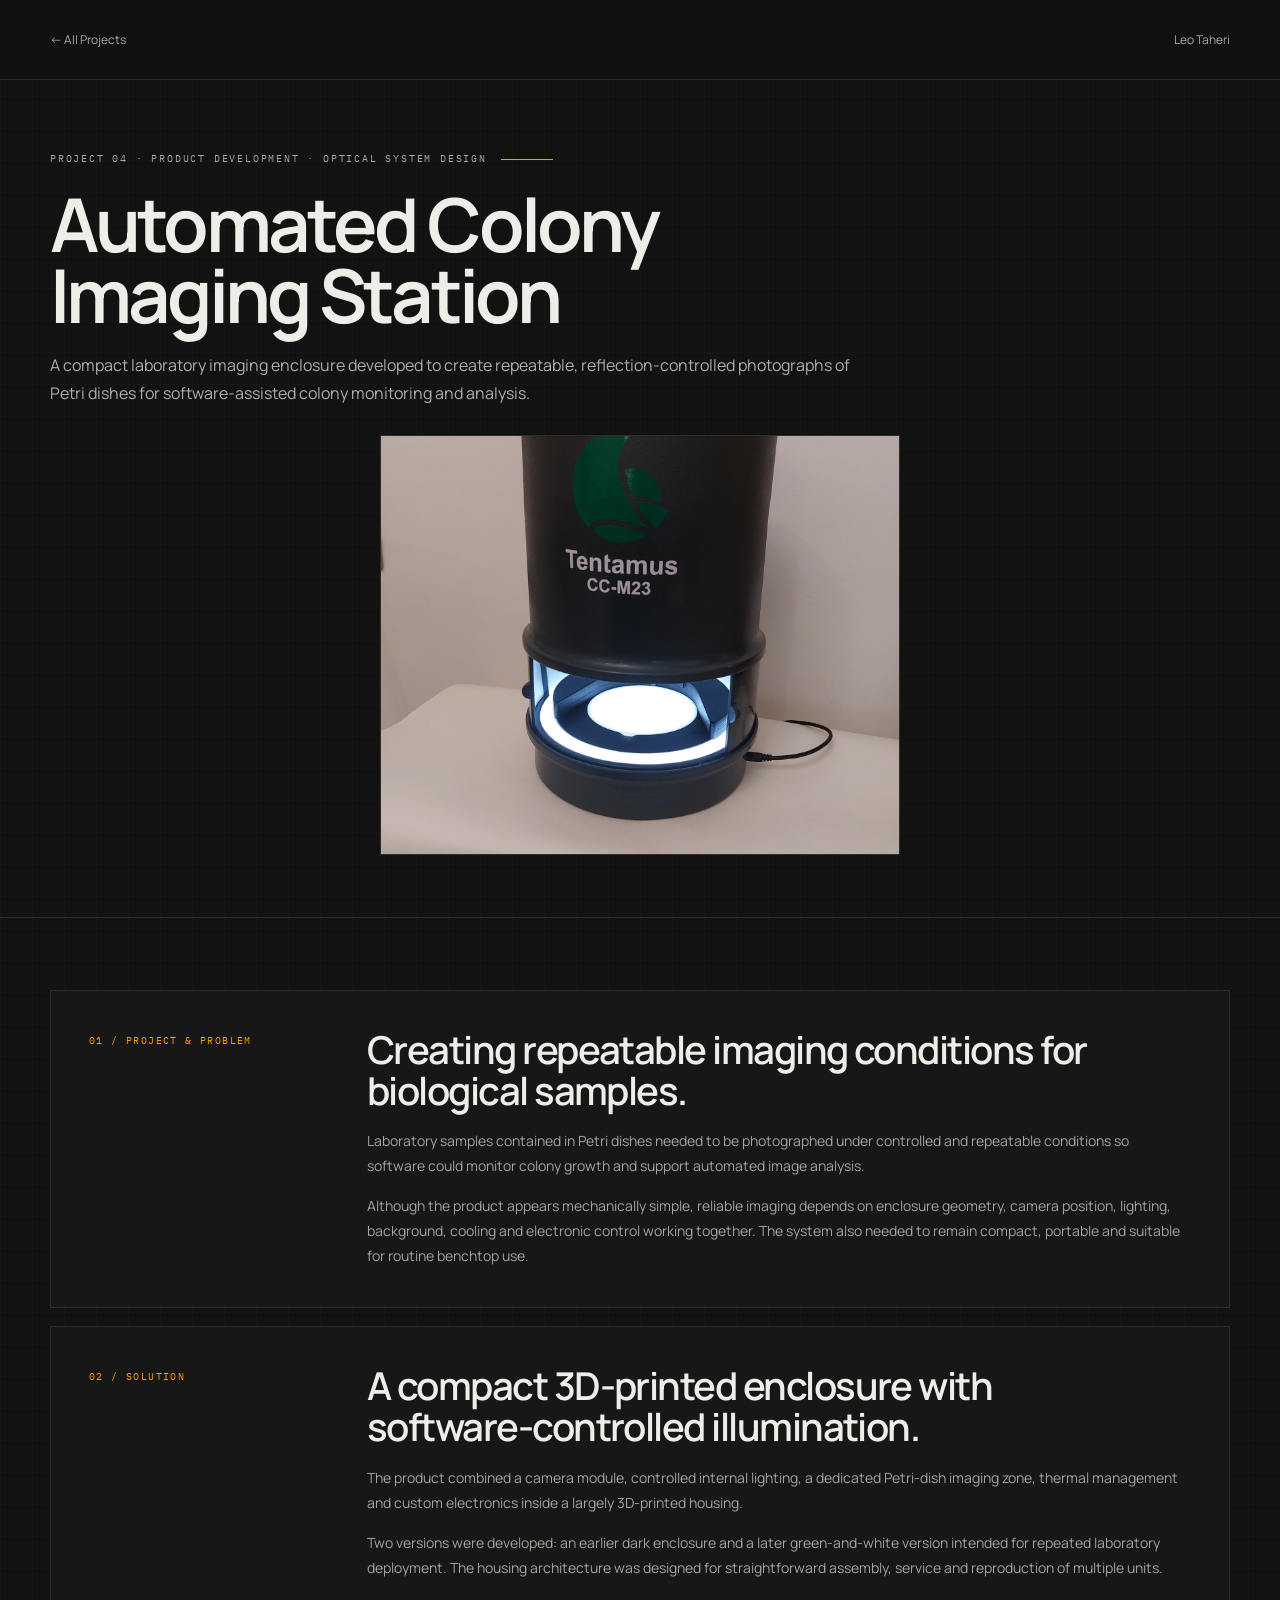
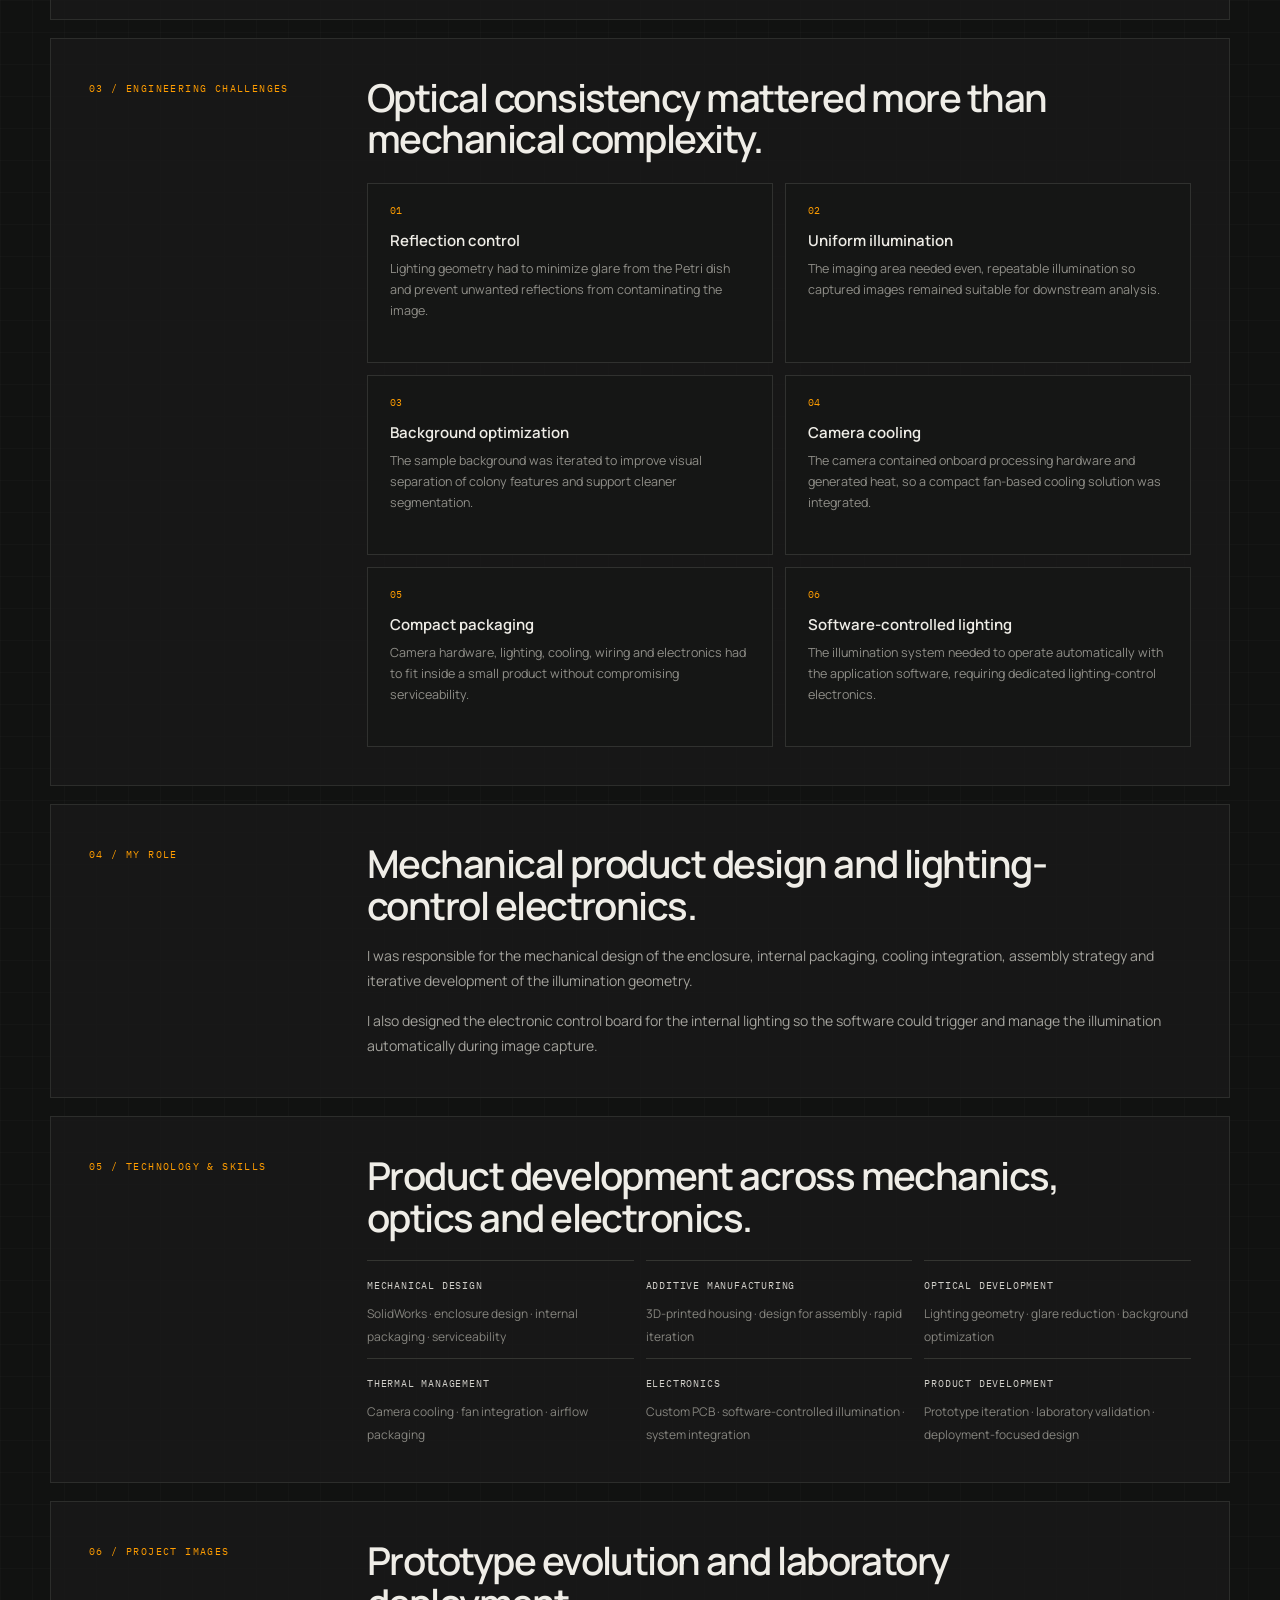
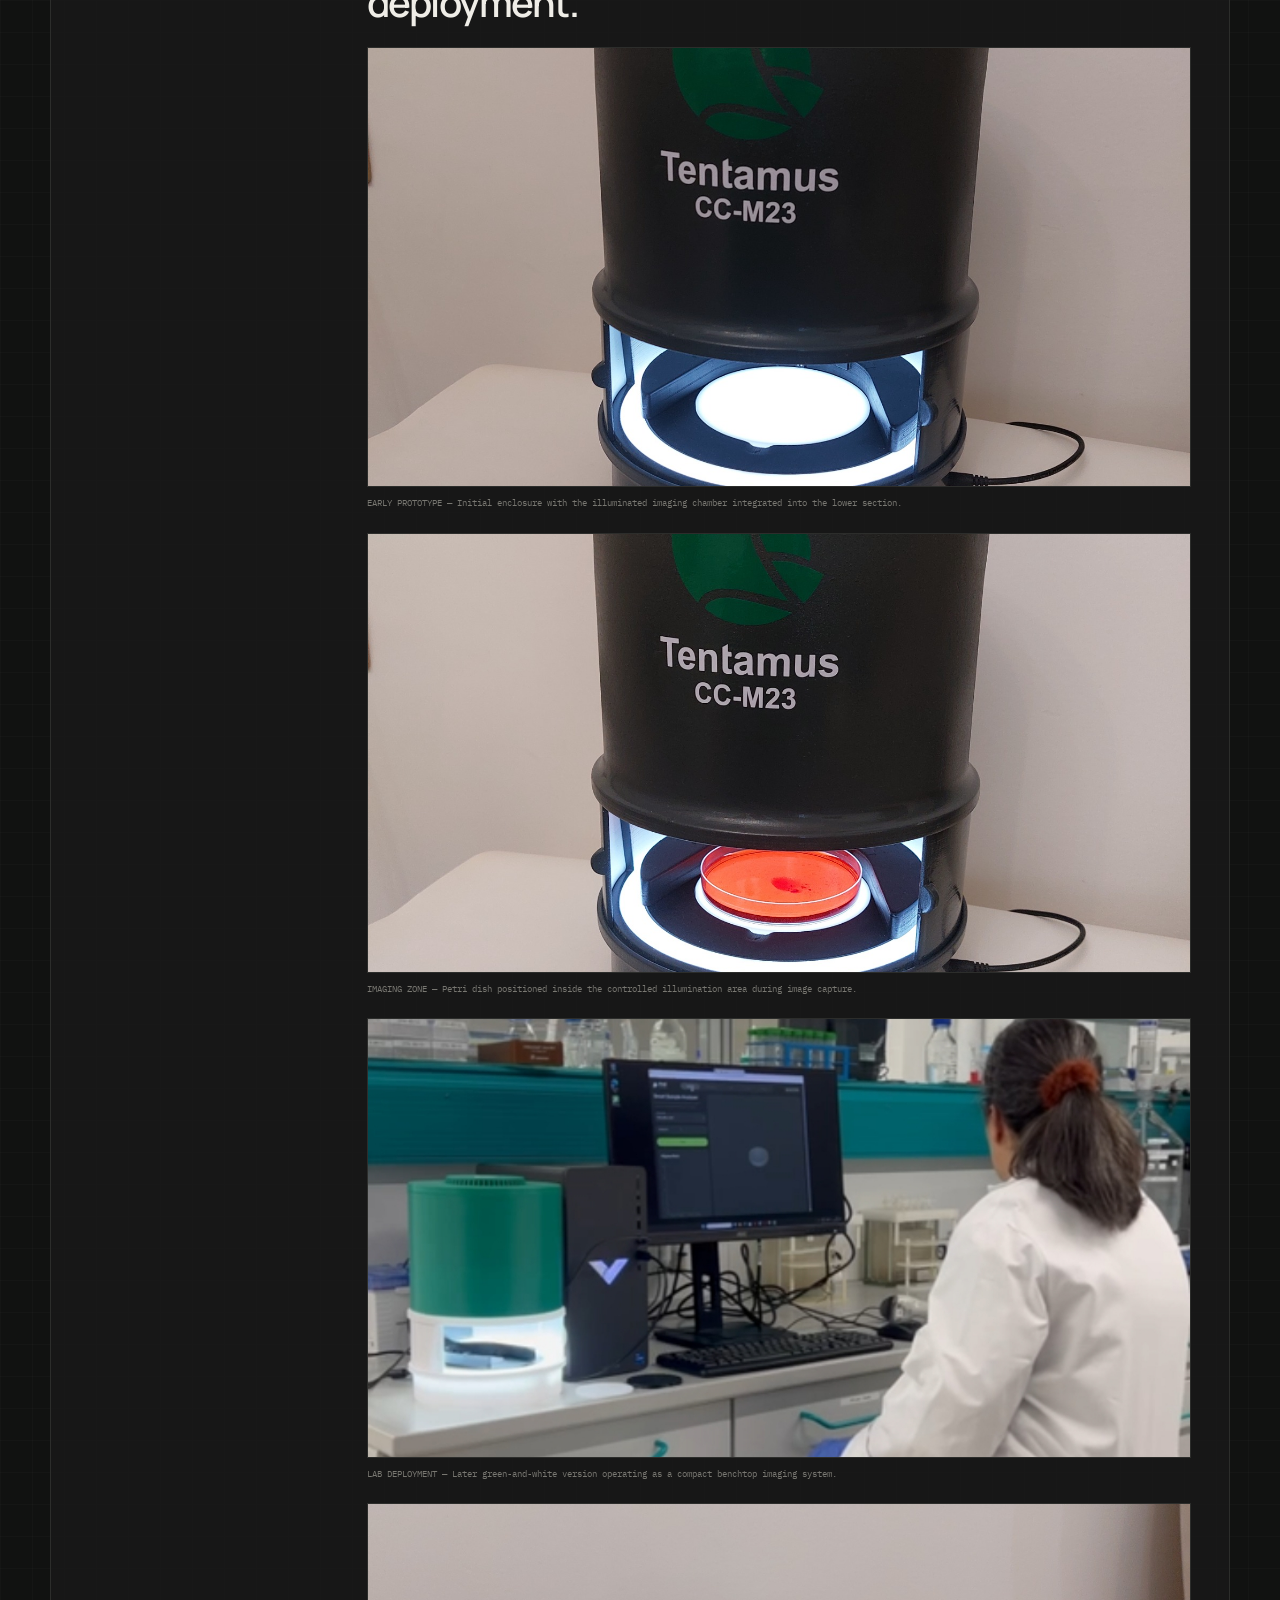
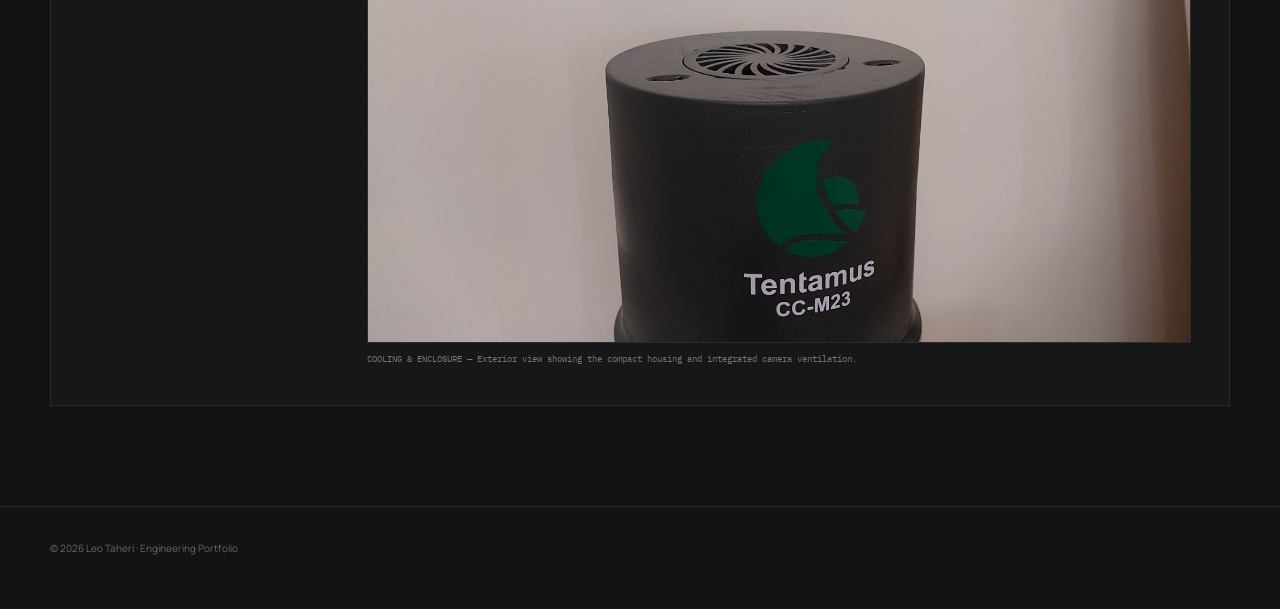
==== colony-imaging-station.html @ c5451f53 "Add files via upload" ====
<!doctype html>
<html lang="en">
<head>
  <meta charset="utf-8">
  <meta name="viewport" content="width=device-width, initial-scale=1">
  <meta name="description" content="Automated Colony Imaging Station engineering case study by Leo Taheri.">
  <title>Automated Colony Imaging Station — Leo Taheri</title>
  <link rel="preconnect" href="https://fonts.googleapis.com">
  <link rel="preconnect" href="https://fonts.gstatic.com" crossorigin>
  <link href="https://fonts.googleapis.com/css2?family=IBM+Plex+Mono:wght@400;500;600&family=Manrope:wght@400;500;600;700&display=swap" rel="stylesheet">
  <style>

    :root{
      --bg:#111211;--panel:#171817;--panel2:#1a1b1a;--line:#2c2d2b;
      --text:#efede7;--muted:#9b9a94;--dim:#74736e;--accent:#ff9d00;--max:1180px;
    }
    *{box-sizing:border-box}
    html{scroll-behavior:smooth}
    body{
      margin:0;color:var(--text);font-family:"Manrope",system-ui,sans-serif;
      background:
        linear-gradient(rgba(255,255,255,.016) 1px,transparent 1px),
        linear-gradient(90deg,rgba(255,255,255,.016) 1px,transparent 1px),
        var(--bg);
      background-size:32px 32px;
    }
    a{color:inherit}
    .wrap{width:min(var(--max),calc(100% - 64px));margin:auto}
    header{
      height:80px;border-bottom:1px solid var(--line);display:flex;align-items:center;
      position:sticky;top:0;z-index:15;background:rgba(17,18,17,.9);backdrop-filter:blur(16px);
    }
    header .wrap{display:flex;align-items:center;justify-content:space-between}
    .back,.name{font-size:12px;text-decoration:none;color:#aaa9a3}
    .back:hover,.name:hover{color:var(--accent)}

    .hero{padding:72px 0 62px;border-bottom:1px solid var(--line)}
    .eyebrow{
      display:flex;align-items:center;gap:14px;color:#aaa9a3;
      font:10px/1.4 "IBM Plex Mono",monospace;letter-spacing:.18em;margin-bottom:22px;
    }
    .eyebrow:after{content:"";width:52px;height:1px;background:var(--accent)}
    h1{
      max-width:780px;margin:0 0 20px;font-size:clamp(46px,5.8vw,78px);
      letter-spacing:-.052em;line-height:.96;font-weight:650;
    }
    .lede{max-width:800px;margin:0;color:#afaea8;font-size:16px;line-height:1.75}
    .hero-image{
      margin-top:42px;width:min(850px,100%);height:460px;overflow:hidden;
      border:1px solid var(--line);background:#171817;
    }
    .hero-image img{width:100%;height:100%;object-fit:cover;object-position:center;display:block}

    .case{padding:72px 0 100px}
    .blocks{display:grid;gap:18px}
    .block{
      display:grid;grid-template-columns:230px minmax(0,1fr);gap:48px;
      padding:38px;border:1px solid var(--line);background:rgba(24,25,24,.88);
    }
    .block-label{
      color:var(--accent);font:10px/1.5 "IBM Plex Mono",monospace;
      letter-spacing:.14em;padding-top:4px;
    }
    .block h2{
      margin:0 0 18px;font-size:clamp(27px,3vw,39px);line-height:1.08;
      letter-spacing:-.04em;font-weight:600;max-width:780px;
    }
    .block p{margin:0 0 15px;color:#a4a39d;font-size:14px;line-height:1.78;max-width:820px}
    .block p:last-child{margin-bottom:0}

    .challenge-grid{display:grid;grid-template-columns:1fr 1fr;gap:12px;margin-top:24px}
    .challenge{
      border:1px solid #30312f;background:#151615;padding:22px;min-height:180px;
    }
    .challenge .n{font:10px/1 "IBM Plex Mono",monospace;color:var(--accent);margin-bottom:14px}
    .challenge h3{font-size:15px;margin:0 0 8px;font-weight:600}
    .challenge p{font-size:12.5px;line-height:1.65;color:#8f8e88;margin:0}

    .tech-grid{display:grid;grid-template-columns:repeat(3,1fr);gap:12px;margin-top:22px}
    .tech{
      border-top:1px solid #343531;padding:18px 0 0;
    }
    .tech strong{
      display:block;font:10px/1.4 "IBM Plex Mono",monospace;
      color:#d0cec8;letter-spacing:.08em;margin-bottom:8px;
    }
    .tech span{color:#86857f;font-size:12px;line-height:1.55}

    .gallery{
      display:grid;grid-template-columns:1.1fr .9fr;gap:18px;margin-top:24px;
    }
    .gallery figure{margin:0}
    .gallery figure:first-child{grid-row:span 2}
    .gallery img{
      width:100%;display:block;border:1px solid var(--line);background:#151615;
      object-fit:cover;
    }
    .gallery figure:first-child img{height:520px}
    .gallery figure:nth-child(2) img,.gallery figure:nth-child(3) img{height:250px}
    figcaption{
      padding-top:8px;color:#72716c;font:9px/1.6 "IBM Plex Mono",monospace;
    }

    .footer{border-top:1px solid var(--line);padding:34px 0 54px;color:#6b6a65;font-size:10px}

    @media(max-width:900px){
      .wrap{width:min(var(--max),calc(100% - 36px))}
      .block{grid-template-columns:1fr;gap:18px;padding:28px}
      .challenge-grid,.tech-grid{grid-template-columns:1fr}
      .gallery{grid-template-columns:1fr}
      .gallery figure:first-child{grid-row:auto}
      .gallery figure:first-child img,.gallery figure:nth-child(2) img,.gallery figure:nth-child(3) img{height:auto;max-height:500px}
      .hero-image{height:380px}
    }
    @media(max-width:560px){
      .hero{padding-top:58px}.hero-image{height:300px}
      .block{padding:23px}.case{padding-top:54px}
    }
  
    /* Expanded project media gallery */
    .gallery{
      display:grid;
      grid-template-columns:repeat(12,minmax(0,1fr));
      gap:18px;
      margin-top:24px;
    }
    .gallery figure{
      margin:0;
      grid-column:span 6;
    }
    .gallery figure.wide{grid-column:1/-1}
    .gallery figure.tall{grid-column:span 5}
    .gallery figure.side{grid-column:span 7}

    .gallery .media-frame{
      position:relative;
      width:100%;
      background:#111210;
      border:1px solid var(--line);
      overflow:hidden;
    }
    .gallery img{
      width:100%;
      height:auto;
      max-height:680px;
      display:block;
      object-fit:contain;
      object-position:center;
      background:#111210;
    }
    .gallery .comparison img{
      max-height:none;
      object-fit:contain;
    }
    .gallery video{
      width:100%;
      aspect-ratio:16/9;
      display:block;
      object-fit:contain;
      background:#0e0f0e;
    }
    .video-note{
      position:absolute;
      top:12px;
      left:12px;
      z-index:2;
      padding:7px 9px;
      border:1px solid #393a36;
      background:rgba(14,15,14,.78);
      color:#b7b5ae;
      font:9px/1.4 "IBM Plex Mono",monospace;
      letter-spacing:.08em;
      backdrop-filter:blur(6px);
    }
figcaption{
      padding-top:9px;
      color:#787771;
      font:9px/1.6 "IBM Plex Mono",monospace;
    }

    @media(max-width:900px){
      .gallery{grid-template-columns:1fr}
      .gallery figure,
      .gallery figure.wide,
      .gallery figure.tall,
      .gallery figure.side{grid-column:auto}
      .gallery img{max-height:none}
      .team-photo .privacy-emoji{
        width:34px;height:34px;font-size:23px;
        box-shadow:0 0 0 2px rgba(17,18,16,.85);
      }
    }

  

    /* Project 04 media treatment — no letterboxing / empty side bands */
    .hero-image{
      width:min(720px,100%)!important;
      height:560px!important;
      background:#151615!important;
    }
    .hero-image img{
      width:100%!important;
      height:100%!important;
      object-fit:cover!important;
      object-position:center 58%!important;
    }

    .gallery.p4-gallery{
      grid-template-columns:repeat(2,minmax(0,1fr))!important;
      gap:18px!important;
    }
    .gallery.p4-gallery figure{
      margin:0!important;
    }
    .gallery.p4-gallery figure.wide{
      grid-column:auto!important;
    }
    .gallery.p4-gallery .media-frame{
      aspect-ratio:3/4;
      background:#151615;
      overflow:hidden;
    }
    .gallery.p4-gallery img{
      width:100%!important;
      height:100%!important;
      max-height:none!important;
      object-fit:cover!important;
      object-position:center!important;
      border:0!important;
    }
    .gallery.p4-gallery figure:nth-child(3) img{
      object-position:center 45%!important;
    }

    @media(max-width:760px){
      .hero-image{height:500px!important}
      .gallery.p4-gallery{grid-template-columns:1fr!important}
      .gallery.p4-gallery .media-frame{aspect-ratio:4/5}
    }

  
    /* Project 04 sizing refinement */
    .hero-image{
      width:min(520px,88%)!important;
      height:420px!important;
      margin:28px auto 0!important;
      border:1px solid var(--line)!important;
      background:#151615!important;
      overflow:hidden!important;
    }
    .hero-image img{
      width:100%!important;
      height:100%!important;
      object-fit:cover!important;
      object-position:center 58%!important;
      display:block!important;
    }

    .gallery.p4-gallery{
      grid-template-columns:repeat(2,minmax(0,1fr))!important;
      gap:22px!important;
      max-width:860px!important;
      margin:24px auto 0!important;
    }
    .gallery.p4-gallery .media-frame{
      aspect-ratio:4/5!important;
      max-height:440px!important;
    }
    .gallery.p4-gallery img{
      width:100%!important;
      height:100%!important;
      object-fit:cover!important;
      object-position:center!important;
    }

    @media(max-width:760px){
      .hero-image{
        width:min(100%,460px)!important;
        height:380px!important;
      }
      .gallery.p4-gallery{
        grid-template-columns:1fr!important;
        max-width:520px!important;
      }
      .gallery.p4-gallery .media-frame{
        max-height:500px!important;
      }
    }

</style>
</head>
<body>

<header>
  <div class="wrap">
    <a class="back" href="projects.html">← All Projects</a>
    <a class="name" href="index.html">Leo Taheri</a>
  </div>
</header>

<main>
  <section class="hero">
    <div class="wrap">
      <div class="eyebrow">PROJECT 04 · PRODUCT DEVELOPMENT · OPTICAL SYSTEM DESIGN</div>
      <h1>Automated Colony Imaging Station</h1>
      <p class="lede">
        A compact laboratory imaging enclosure developed to create repeatable,
        reflection-controlled photographs of Petri dishes for software-assisted
        colony monitoring and analysis.
      </p>

      <div class="hero-image">
        <img src="images/colony-imager-v1-front.jpg" alt="Automated colony imaging station prototype">
      </div>
    </div>
  </section>

  <section class="case">
    <div class="wrap blocks">

      <article class="block">
        <div class="block-label">01 / PROJECT &amp; PROBLEM</div>
        <div>
          <h2>Creating repeatable imaging conditions for biological samples.</h2>
          <p>
            Laboratory samples contained in Petri dishes needed to be photographed under controlled
            and repeatable conditions so software could monitor colony growth and support automated image analysis.
          </p>
          <p>
            Although the product appears mechanically simple, reliable imaging depends on enclosure geometry,
            camera position, lighting, background, cooling and electronic control working together.
            The system also needed to remain compact, portable and suitable for routine benchtop use.
          </p>
        </div>
      </article>

      <article class="block">
        <div class="block-label">02 / SOLUTION</div>
        <div>
          <h2>A compact 3D-printed enclosure with software-controlled illumination.</h2>
          <p>
            The product combined a camera module, controlled internal lighting, a dedicated Petri-dish imaging zone,
            thermal management and custom electronics inside a largely 3D-printed housing.
          </p>
          <p>
            Two versions were developed: an earlier dark enclosure and a later green-and-white version
            intended for repeated laboratory deployment. The housing architecture was designed for straightforward
            assembly, service and reproduction of multiple units.
          </p>
        </div>
      </article>

      <article class="block">
        <div class="block-label">03 / ENGINEERING CHALLENGES</div>
        <div>
          <h2>Optical consistency mattered more than mechanical complexity.</h2>

          <div class="challenge-grid">
            <div class="challenge">
              <div class="n">01</div>
              <h3>Reflection control</h3>
              <p>Lighting geometry had to minimize glare from the Petri dish and prevent unwanted reflections from contaminating the image.</p>
            </div>

            <div class="challenge">
              <div class="n">02</div>
              <h3>Uniform illumination</h3>
              <p>The imaging area needed even, repeatable illumination so captured images remained suitable for downstream analysis.</p>
            </div>

            <div class="challenge">
              <div class="n">03</div>
              <h3>Background optimization</h3>
              <p>The sample background was iterated to improve visual separation of colony features and support cleaner segmentation.</p>
            </div>

            <div class="challenge">
              <div class="n">04</div>
              <h3>Camera cooling</h3>
              <p>The camera contained onboard processing hardware and generated heat, so a compact fan-based cooling solution was integrated.</p>
            </div>

            <div class="challenge">
              <div class="n">05</div>
              <h3>Compact packaging</h3>
              <p>Camera hardware, lighting, cooling, wiring and electronics had to fit inside a small product without compromising serviceability.</p>
            </div>

            <div class="challenge">
              <div class="n">06</div>
              <h3>Software-controlled lighting</h3>
              <p>The illumination system needed to operate automatically with the application software, requiring dedicated lighting-control electronics.</p>
            </div>
          </div>
        </div>
      </article>

      <article class="block">
        <div class="block-label">04 / MY ROLE</div>
        <div>
          <h2>Mechanical product design and lighting-control electronics.</h2>
          <p>
            I was responsible for the mechanical design of the enclosure, internal packaging,
            cooling integration, assembly strategy and iterative development of the illumination geometry.
          </p>
          <p>
            I also designed the electronic control board for the internal lighting so the software
            could trigger and manage the illumination automatically during image capture.
          </p>
        </div>
      </article>

      <article class="block">
        <div class="block-label">05 / TECHNOLOGY &amp; SKILLS</div>
        <div>
          <h2>Product development across mechanics, optics and electronics.</h2>
          <div class="tech-grid">
            <div class="tech"><strong>MECHANICAL DESIGN</strong><span>SolidWorks · enclosure design · internal packaging · serviceability</span></div>
            <div class="tech"><strong>ADDITIVE MANUFACTURING</strong><span>3D-printed housing · design for assembly · rapid iteration</span></div>
            <div class="tech"><strong>OPTICAL DEVELOPMENT</strong><span>Lighting geometry · glare reduction · background optimization</span></div>
            <div class="tech"><strong>THERMAL MANAGEMENT</strong><span>Camera cooling · fan integration · airflow packaging</span></div>
            <div class="tech"><strong>ELECTRONICS</strong><span>Custom PCB · software-controlled illumination · system integration</span></div>
            <div class="tech"><strong>PRODUCT DEVELOPMENT</strong><span>Prototype iteration · laboratory validation · deployment-focused design</span></div>
          </div>
        </div>
      </article>

      <article class="block">
        <div class="block-label">06 / PROJECT IMAGES</div>
        <div>
          <h2>Prototype evolution and laboratory deployment.</h2>

          <div class="gallery p4-gallery">
            <figure>
              <div class="media-frame">
                <img src="images/colony-imager-v1-front.jpg" alt="Early dark colony imaging station prototype">
              </div>
              <figcaption>EARLY PROTOTYPE — Initial enclosure with the illuminated imaging chamber integrated into the lower section.</figcaption>
            </figure>

            <figure>
              <div class="media-frame">
                <img src="images/colony-imager-v1-sample.jpg" alt="Petri dish in the controlled imaging zone">
              </div>
              <figcaption>IMAGING ZONE — Petri dish positioned inside the controlled illumination area during image capture.</figcaption>
            </figure>

            <figure>
              <div class="media-frame">
                <img src="images/colony-imager-lab.jpg" alt="Later colony imaging station in laboratory use">
              </div>
              <figcaption>LAB DEPLOYMENT — Later green-and-white version operating as a compact benchtop imaging system.</figcaption>
            </figure>

            <figure>
              <div class="media-frame">
                <img src="images/colony-imager-v1-rear.jpg" alt="Top and rear view showing ventilation">
              </div>
              <figcaption>COOLING &amp; ENCLOSURE — Exterior view showing the compact housing and integrated camera ventilation.</figcaption>
            </figure>
          </div>
        </div>
      </article>

    </div>
  </section>
</main>

<footer class="footer">
  <div class="wrap">© <span id="year"></span> Leo Taheri · Engineering Portfolio</div>
</footer>
<script>document.getElementById('year').textContent = new Date().getFullYear();</script>
</body>
</html>
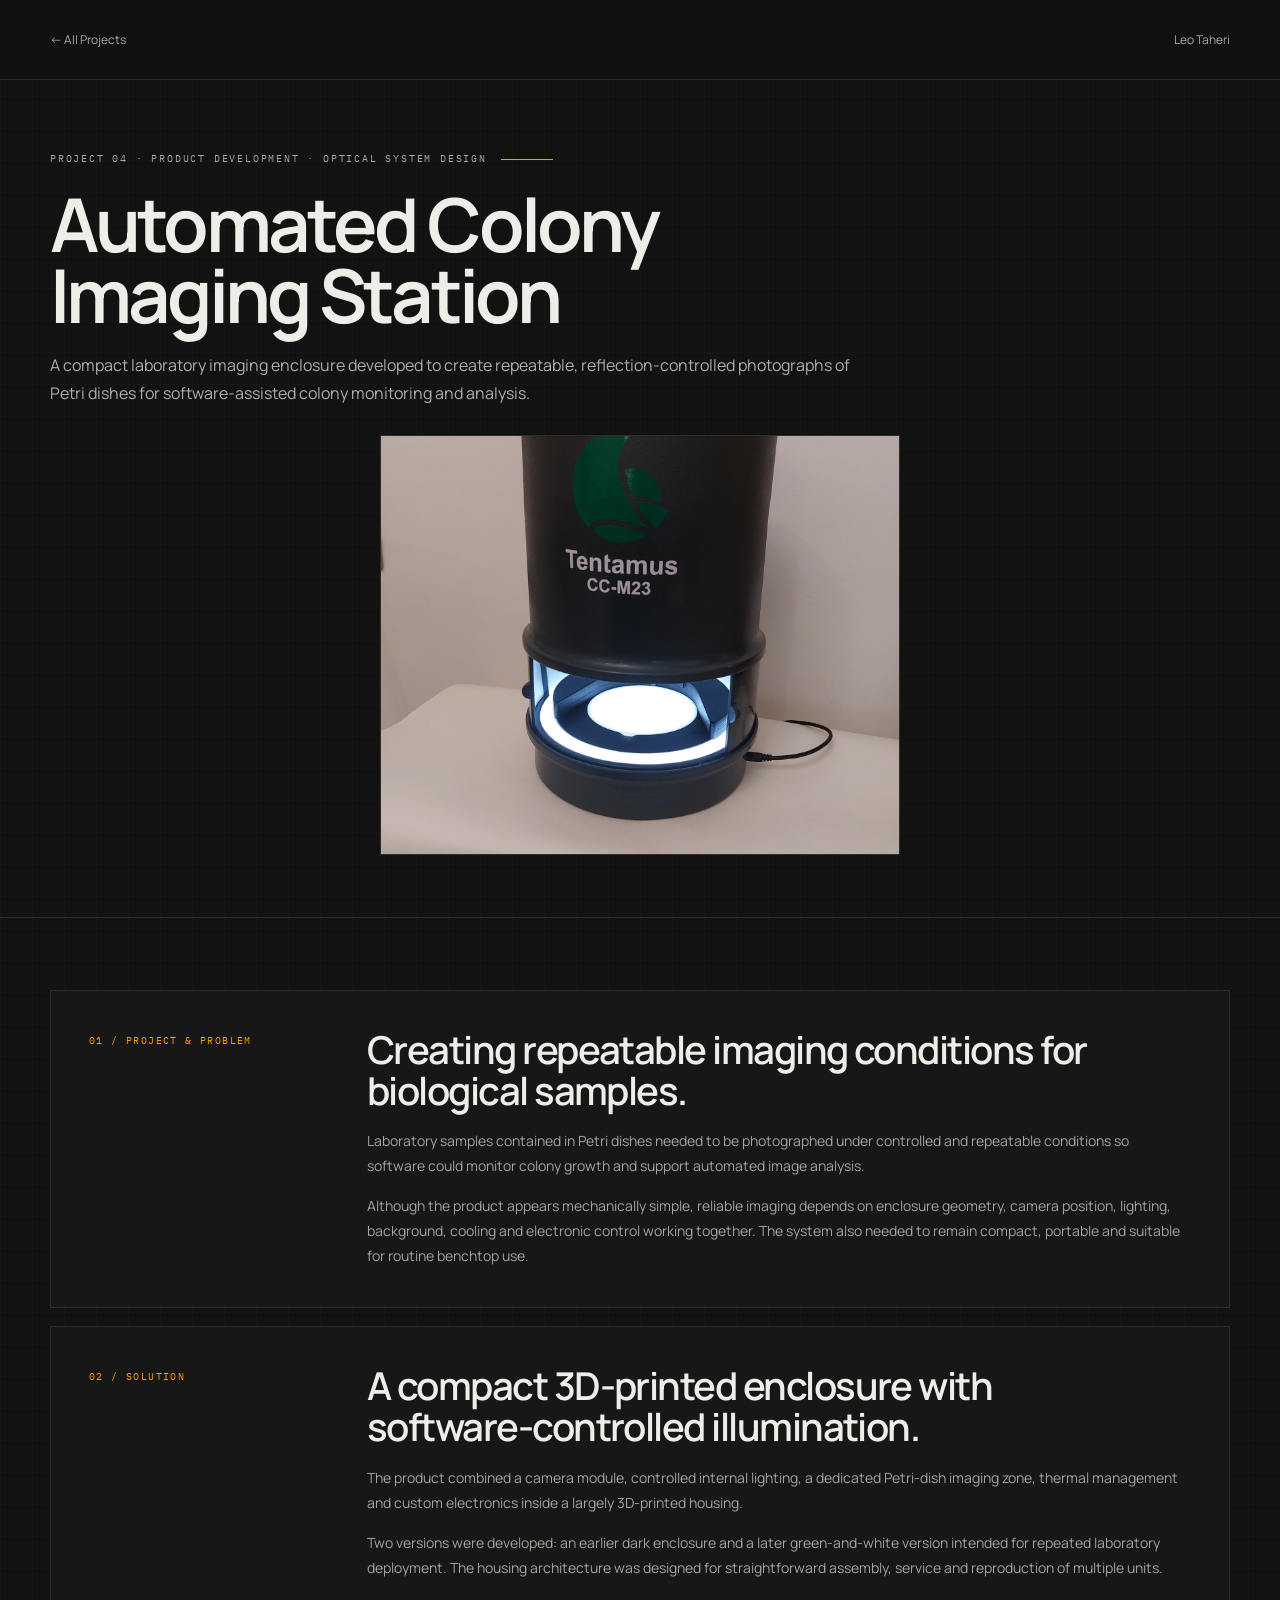
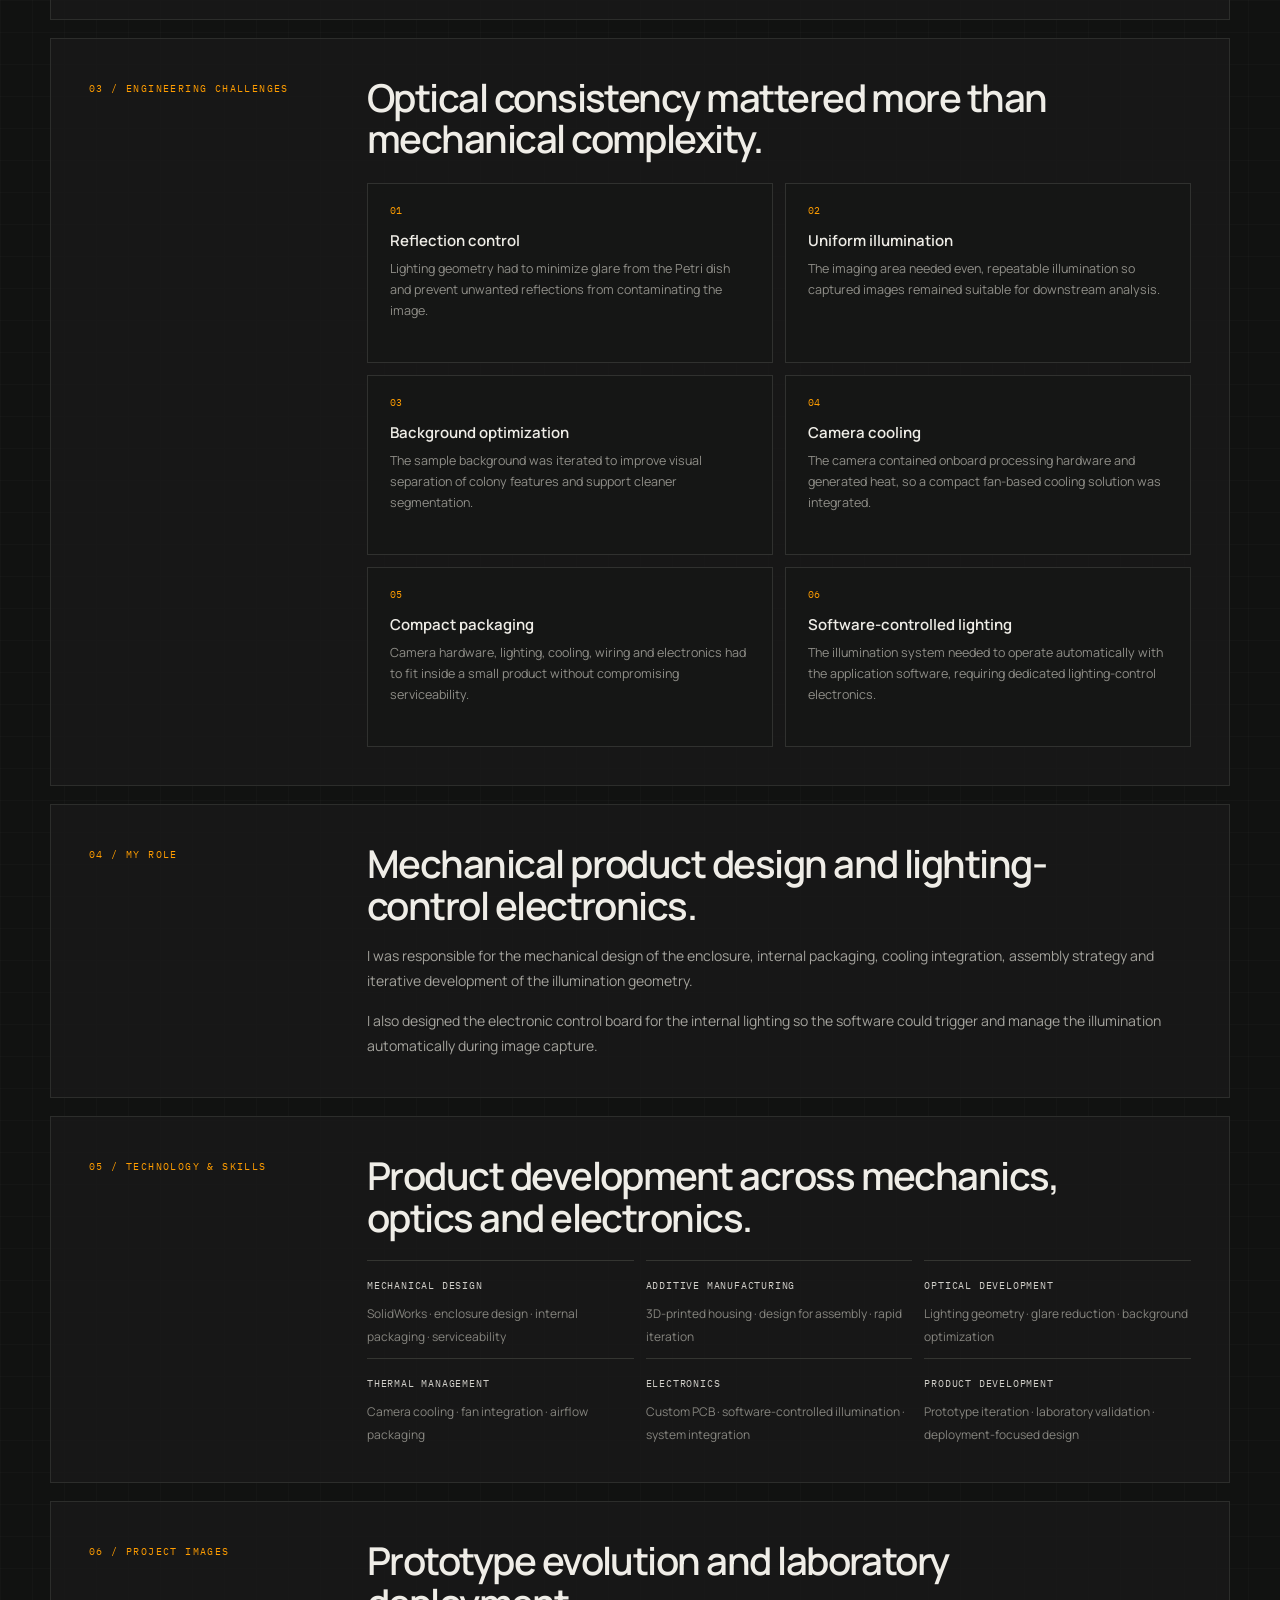
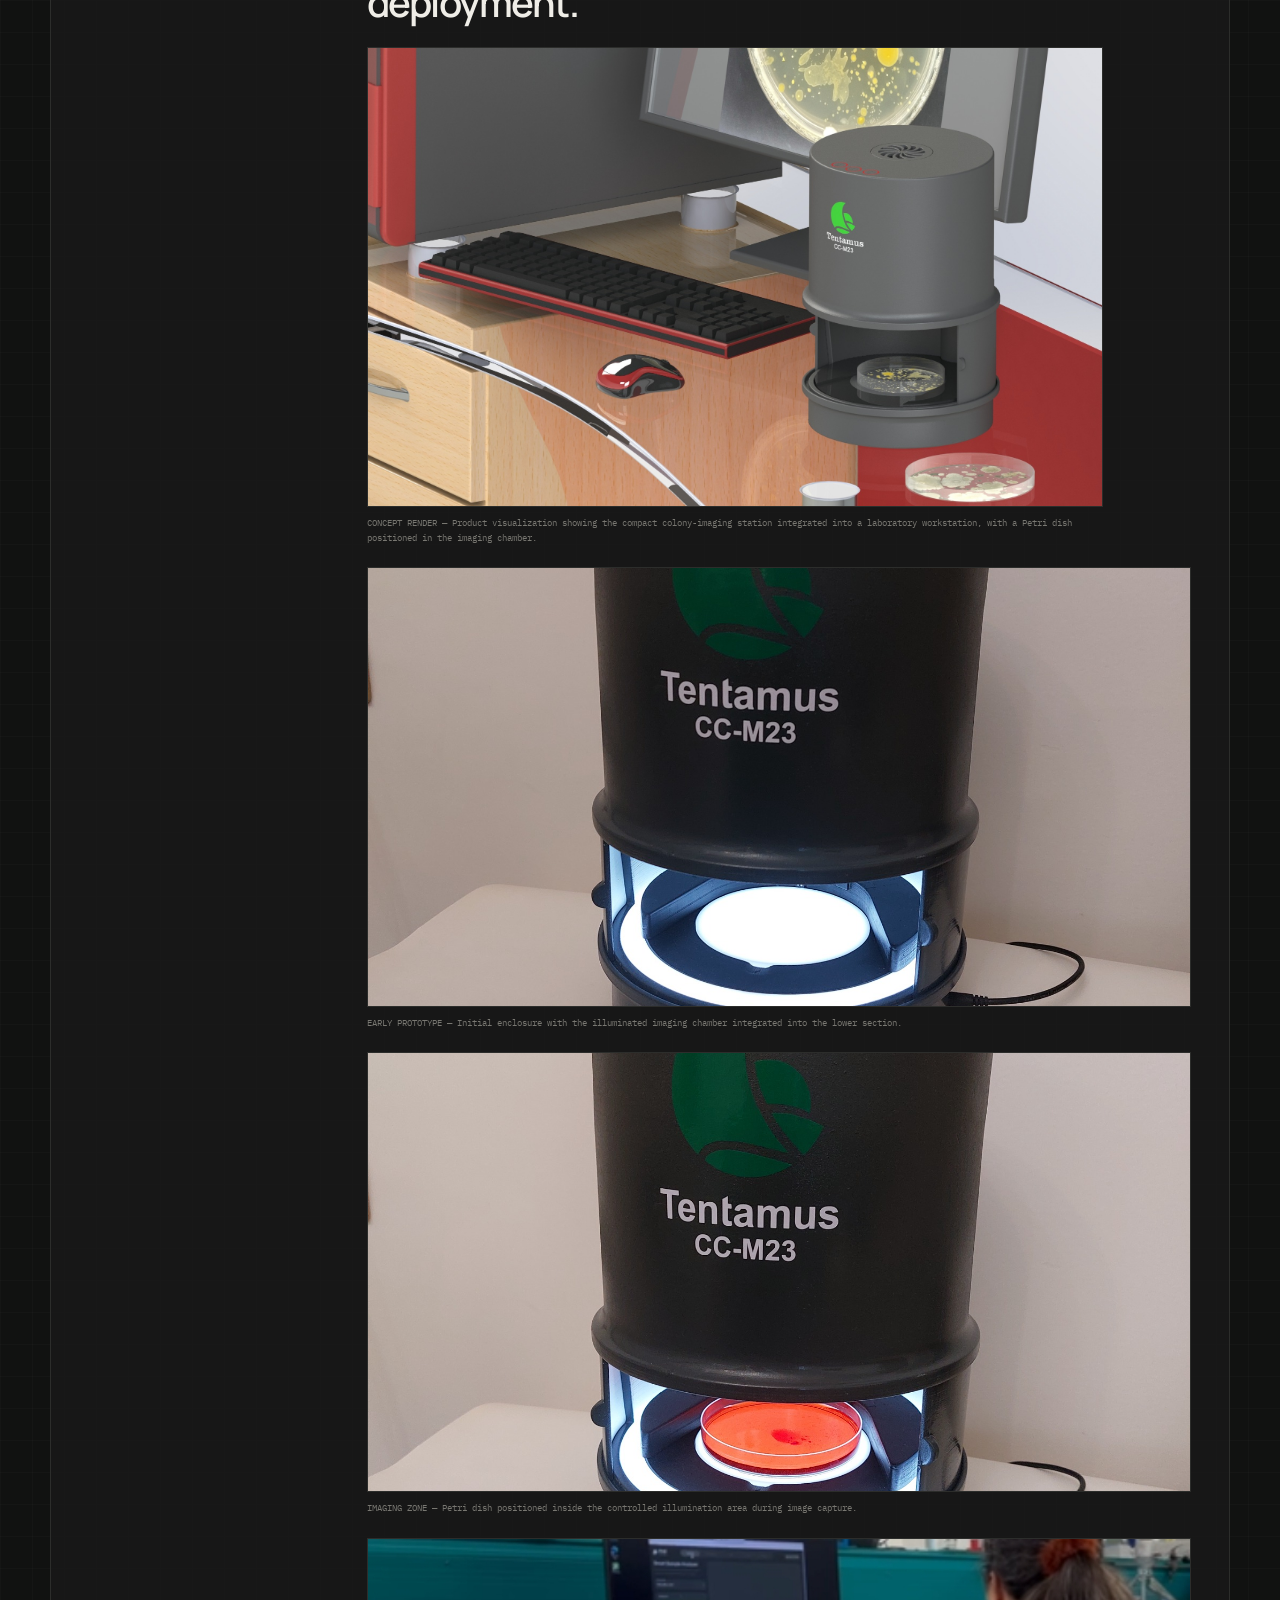
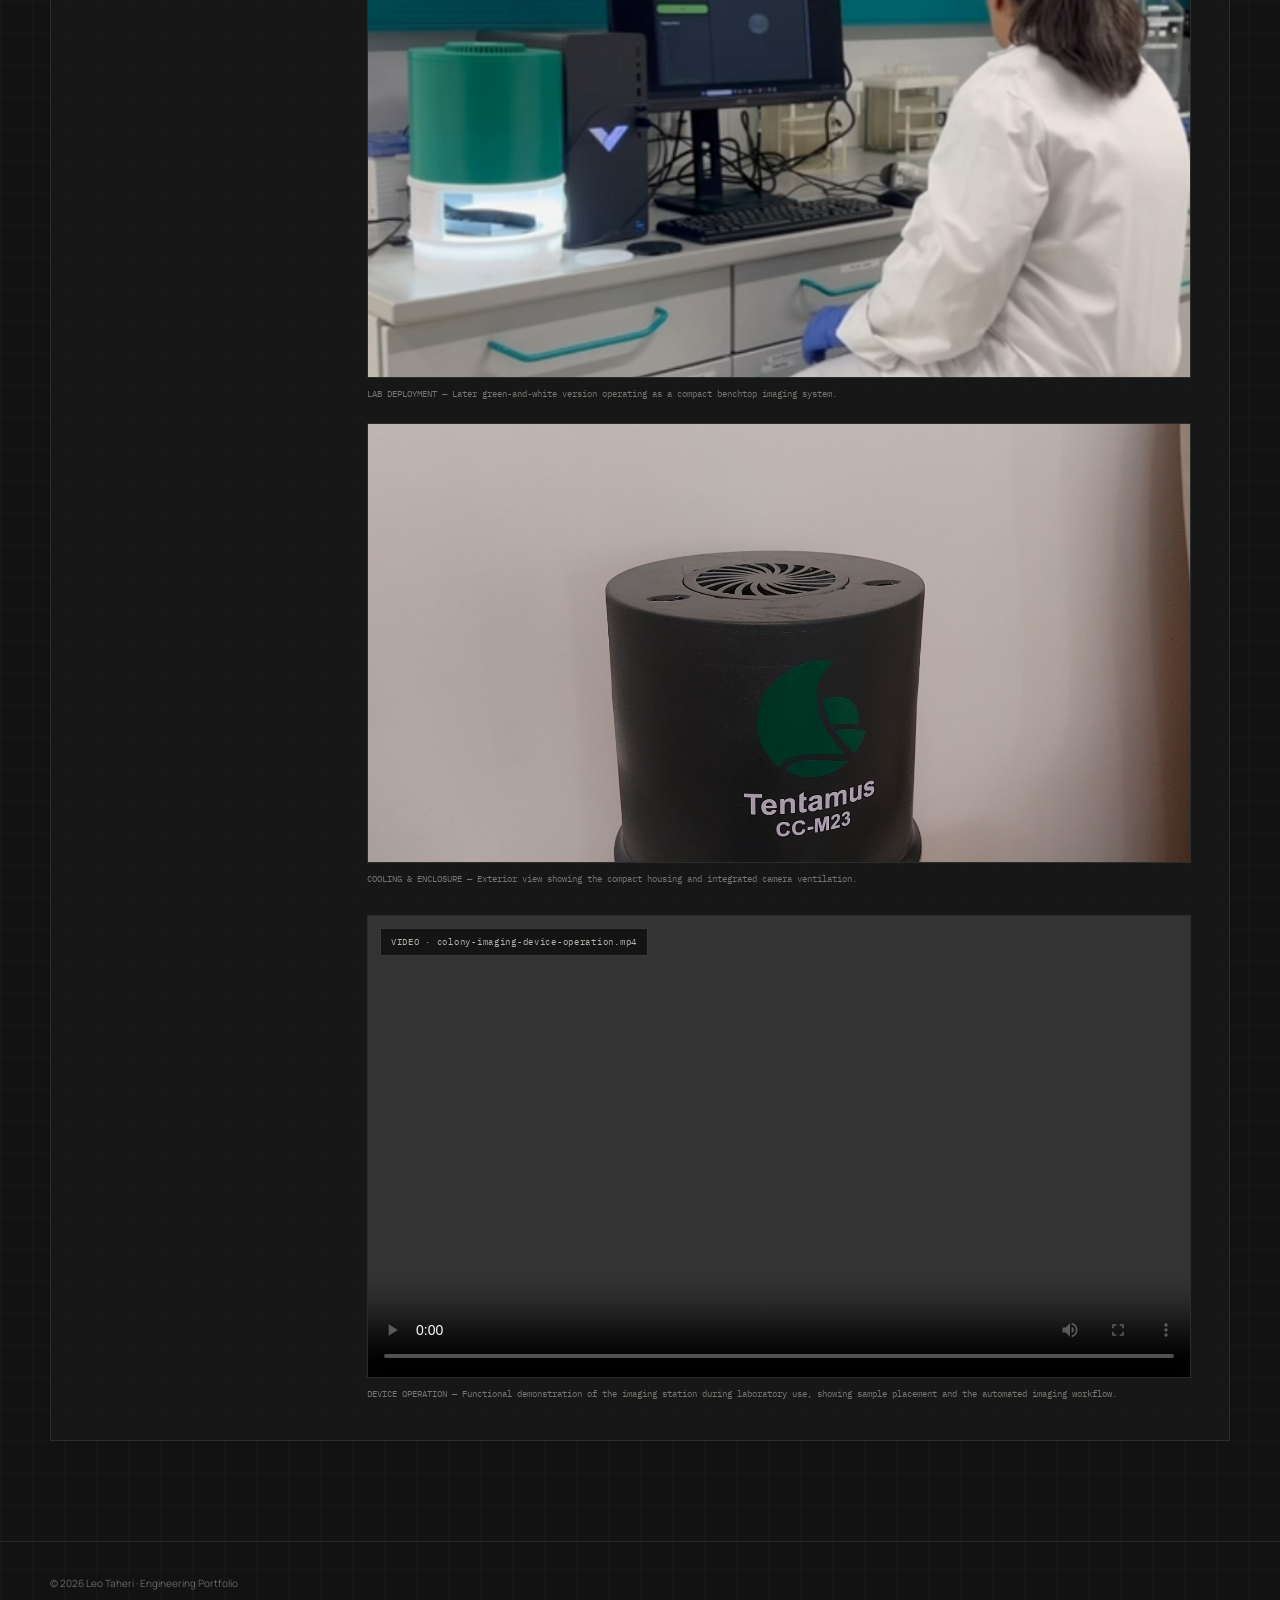
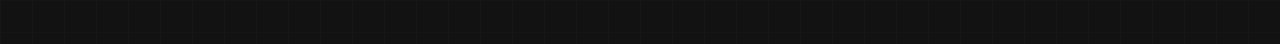
==== commit d059fa56: "update colony counter" ====
--- a/colony-imaging-station.html
+++ b/colony-imaging-station.html
@@ -286,6 +286,52 @@
       .gallery.p4-gallery .media-frame{
         max-height:500px!important;
       }
+    }
+
+
+    /* Project 04 render + video */
+    .gallery.p4-gallery figure.render-wide{
+      grid-column:1/-1!important;
+    }
+    .gallery.p4-gallery figure.render-wide .media-frame{
+      aspect-ratio:16/10!important;
+      max-height:none!important;
+    }
+    .gallery.p4-gallery figure.render-wide img{
+      width:100%!important;
+      height:100%!important;
+      object-fit:cover!important;
+      object-position:center!important;
+    }
+    .p4-video-wrap{
+      max-width:860px;
+      margin:28px auto 0;
+    }
+    .p4-video-shell{
+      position:relative;
+      width:100%;
+      aspect-ratio:16/9;
+      border:1px solid var(--line);
+      background:#0e0f0e;
+      overflow:hidden;
+    }
+    .p4-video-shell video{
+      width:100%;
+      height:100%;
+      display:block;
+      object-fit:contain;
+    }
+    .p4-video-note{
+      position:absolute;
+      top:12px;
+      left:12px;
+      z-index:2;
+      padding:7px 10px;
+      border:1px solid #393a36;
+      background:rgba(14,15,14,.84);
+      color:#b7b5ae;
+      font:9px/1.4 "IBM Plex Mono",monospace;
+      letter-spacing:.08em;
     }
 
 </style>
@@ -432,6 +478,12 @@
           <h2>Prototype evolution and laboratory deployment.</h2>
 
           <div class="gallery p4-gallery">
+            <figure class="render-wide">
+              <div class="media-frame">
+                <img src="images/CC-M23_render2.JPG" alt="Concept render of the automated colony imaging station in a laboratory workstation setting">
+              </div>
+              <figcaption>CONCEPT RENDER — Product visualization showing the compact colony-imaging station integrated into a laboratory workstation, with a Petri dish positioned in the imaging chamber.</figcaption>
+            </figure>
             <figure>
               <div class="media-frame">
                 <img src="images/colony-imager-v1-front.jpg" alt="Early dark colony imaging station prototype">
@@ -460,6 +512,17 @@
               <figcaption>COOLING &amp; ENCLOSURE — Exterior view showing the compact housing and integrated camera ventilation.</figcaption>
             </figure>
           </div>
+
+          <div class="p4-video-wrap">
+            <div class="p4-video-shell">
+              <div class="p4-video-note">VIDEO · colony-imaging-device-operation.mp4</div>
+              <video controls preload="metadata">
+                <source src="videos/colony-imaging-device-operation.mp4" type="video/mp4">
+                Your browser does not support the video element.
+              </video>
+            </div>
+            <figcaption>DEVICE OPERATION — Functional demonstration of the imaging station during laboratory use, showing sample placement and the automated imaging workflow.</figcaption>
+          </div>
         </div>
       </article>
 
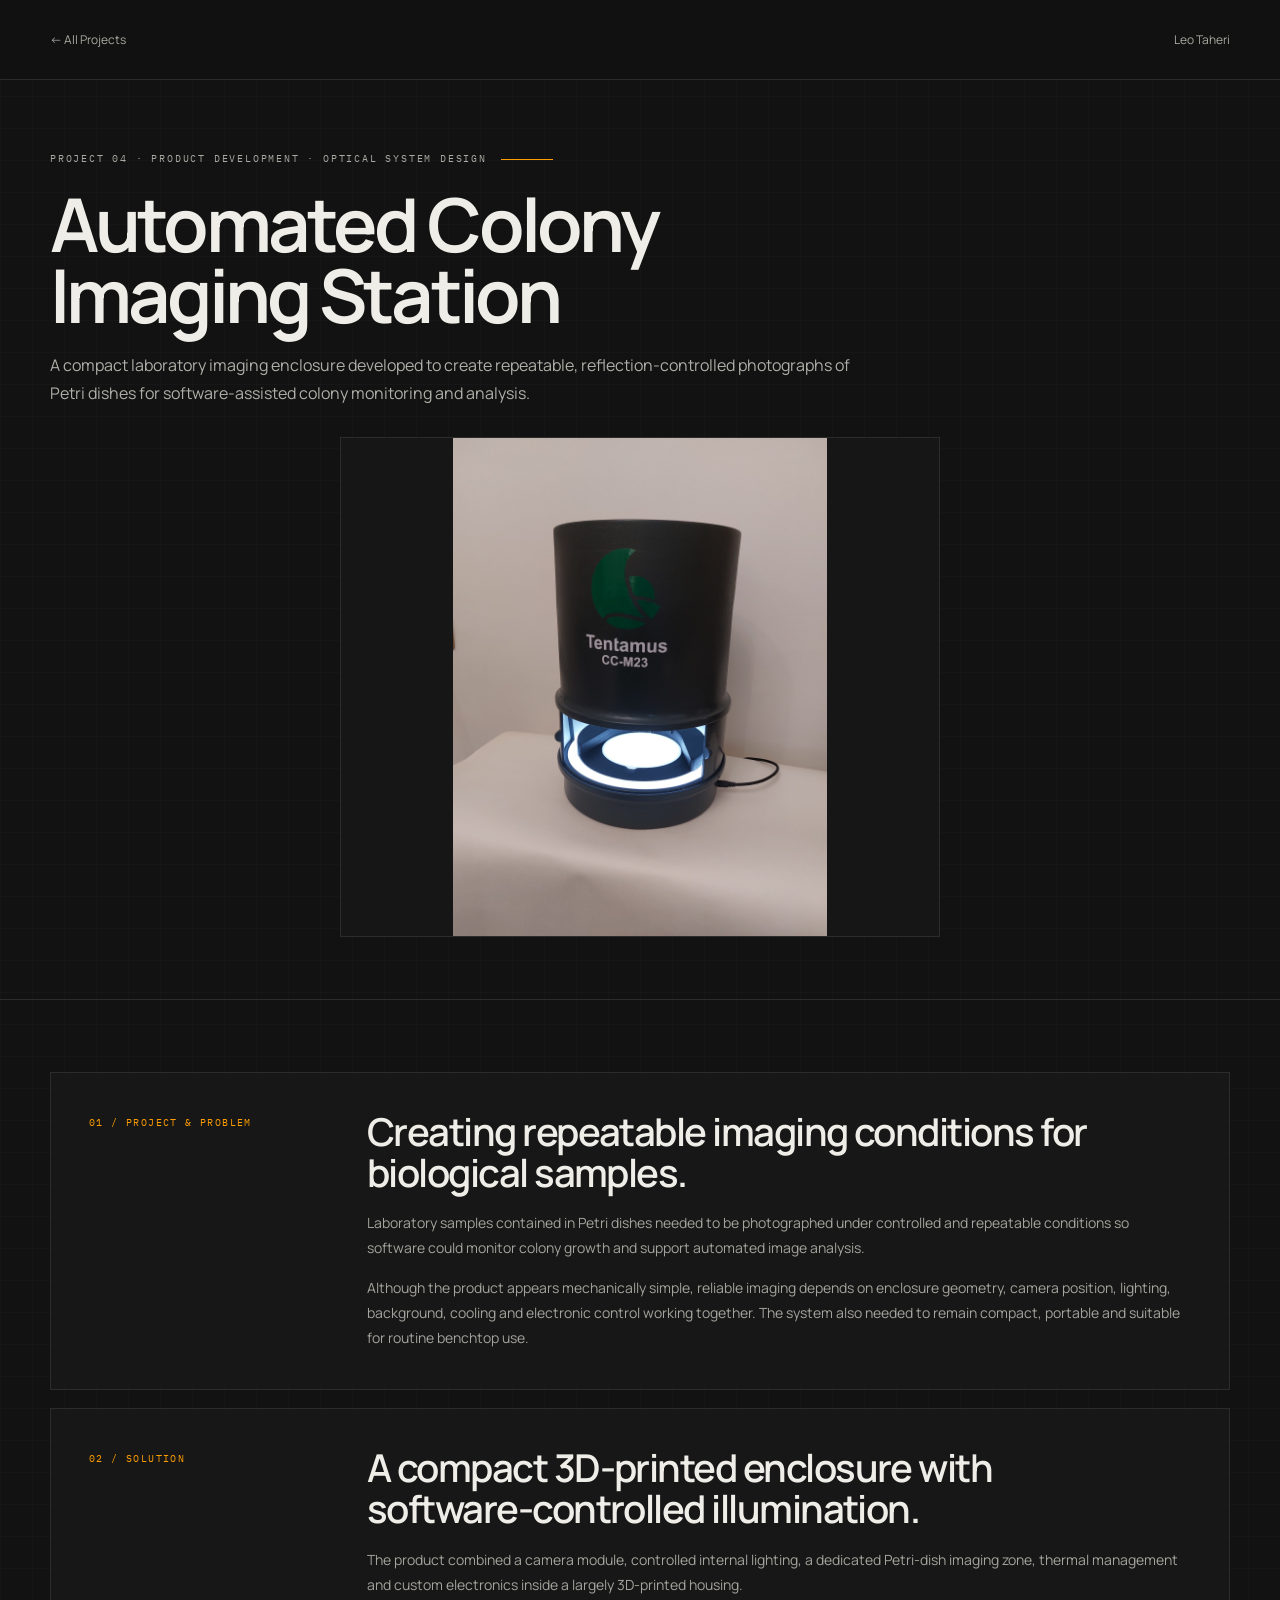
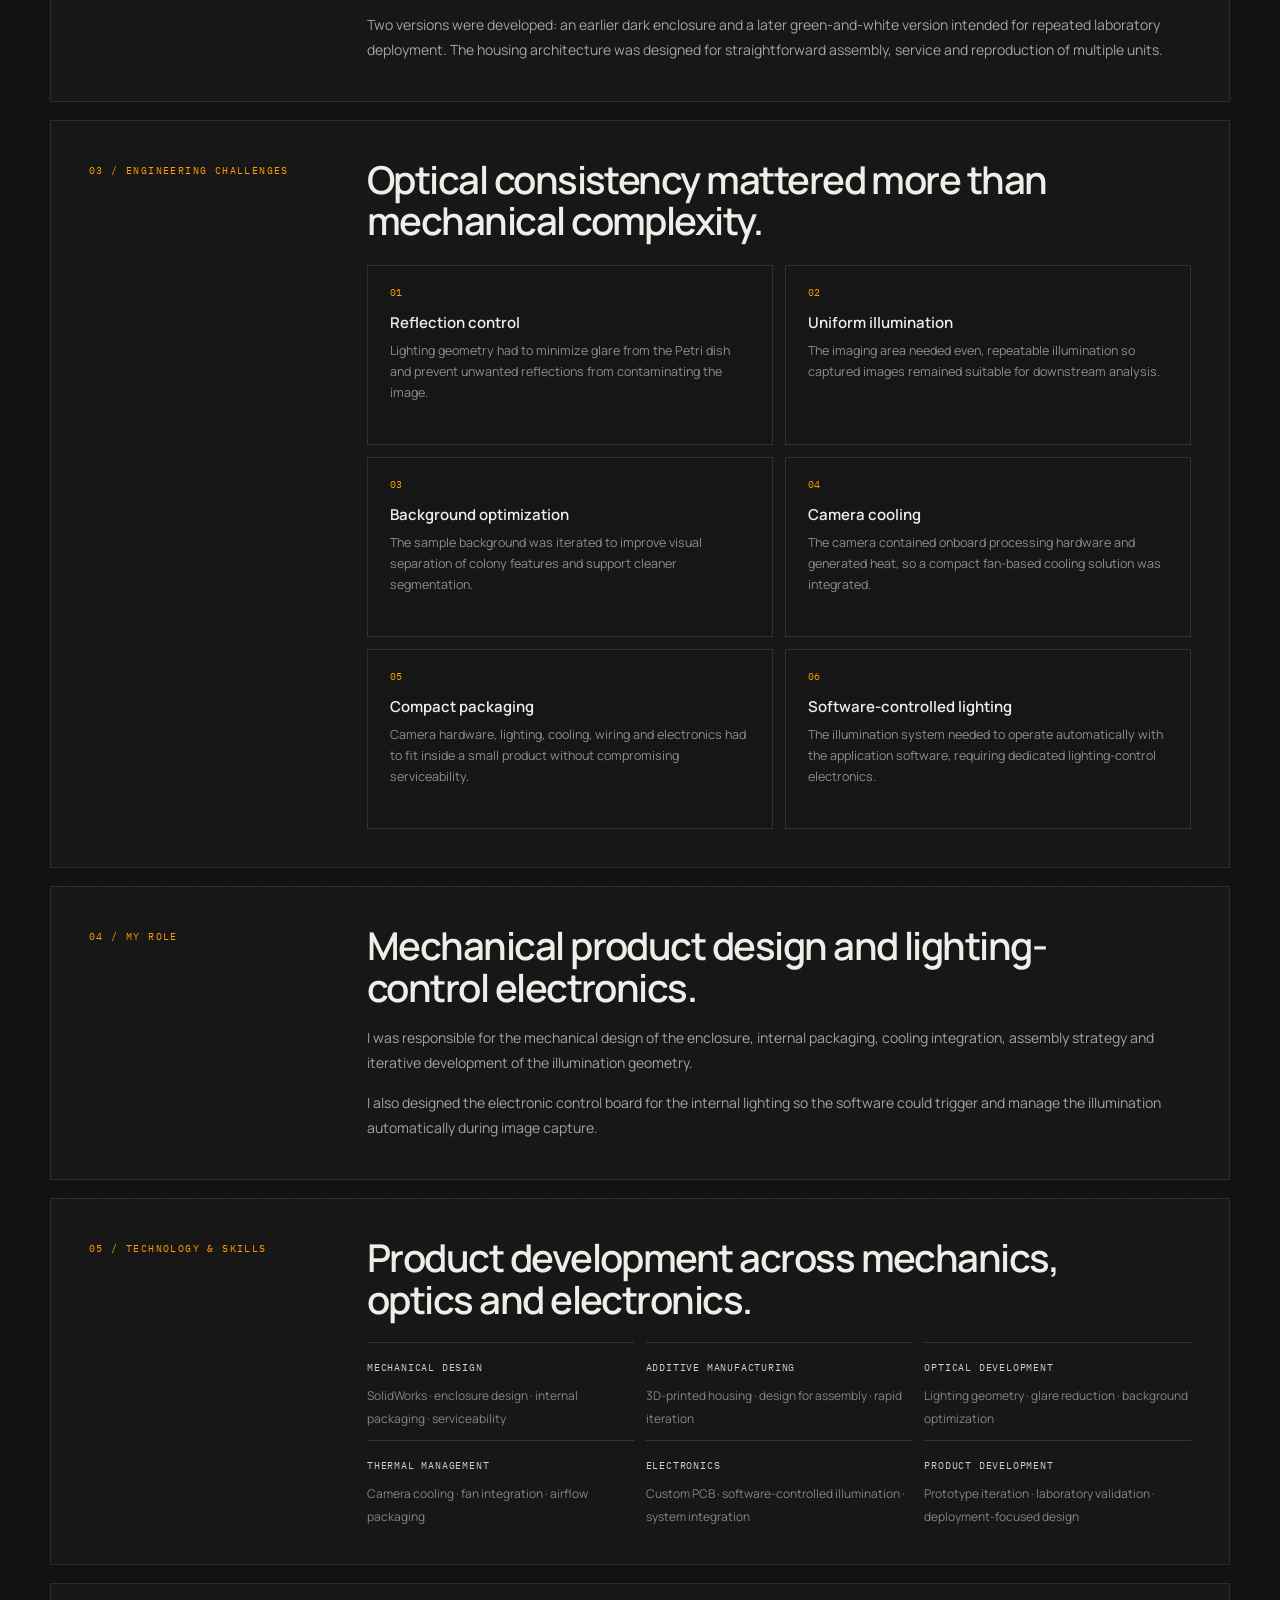
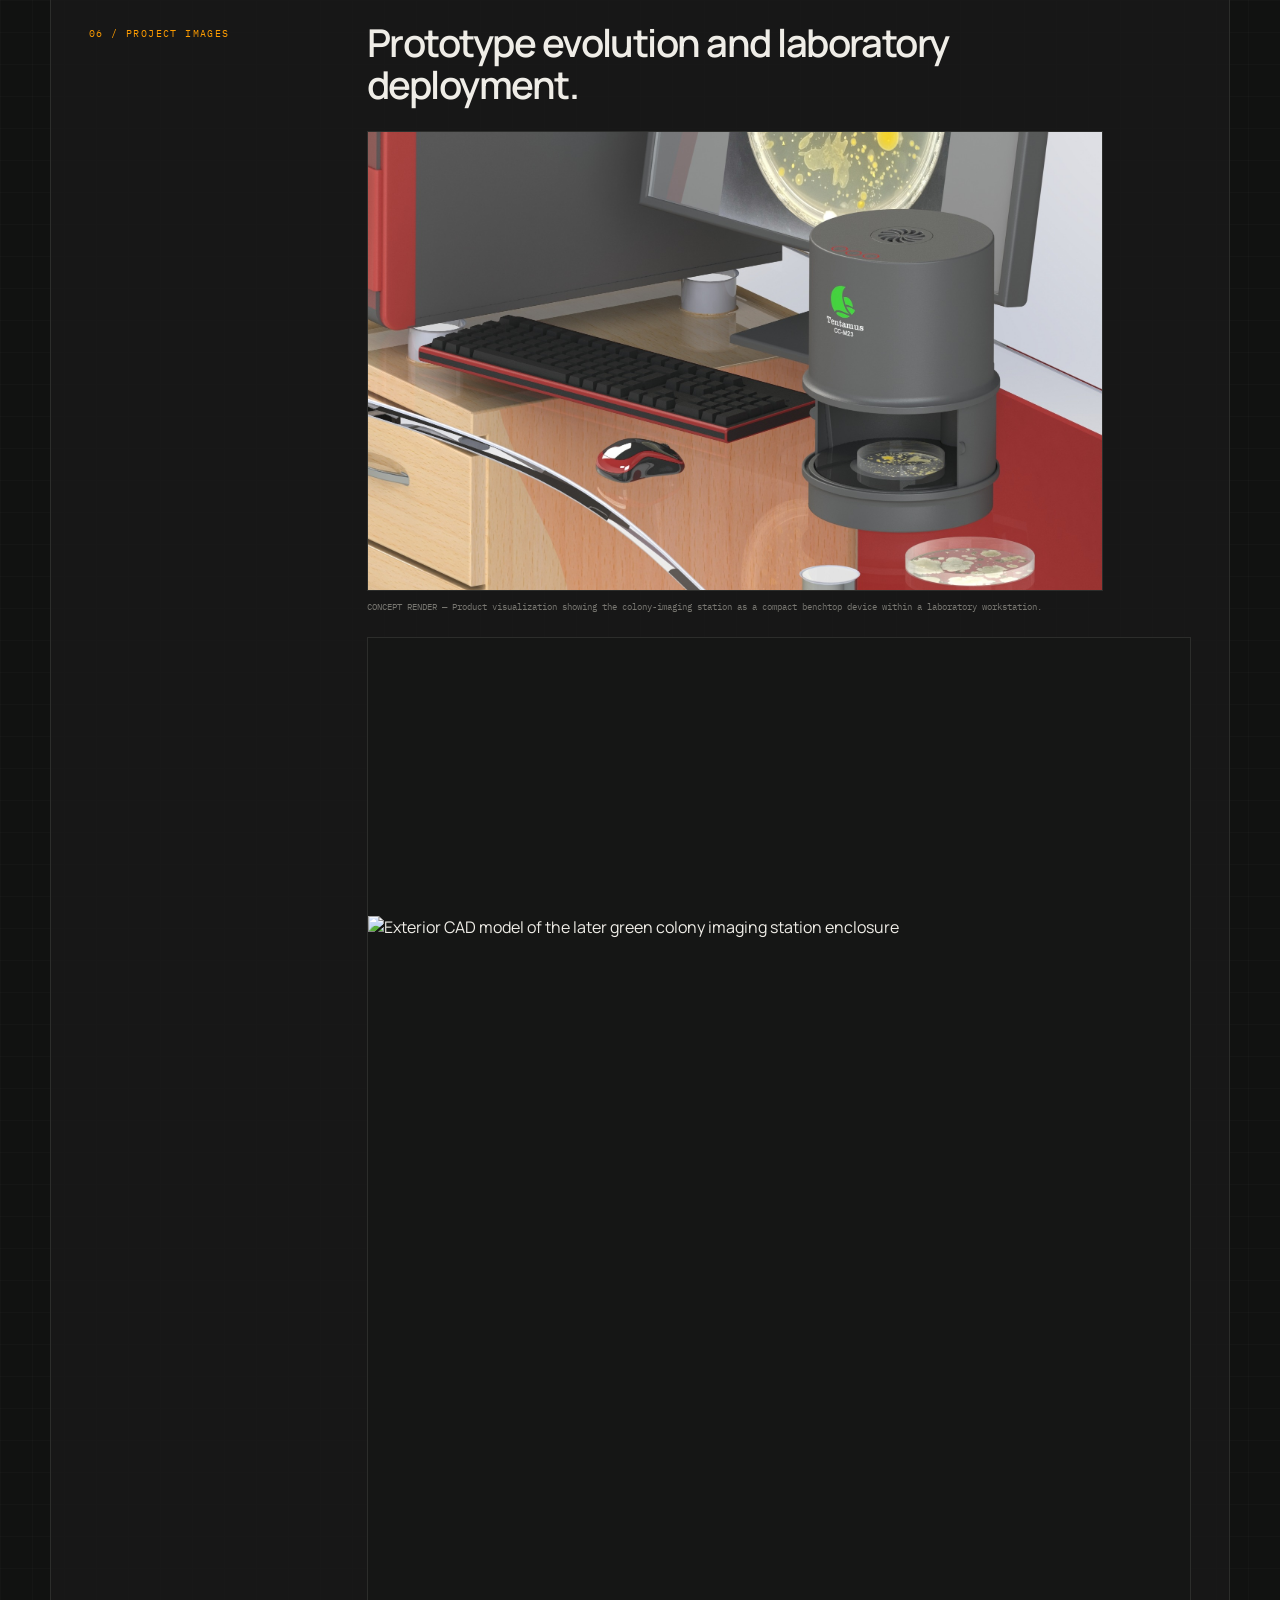
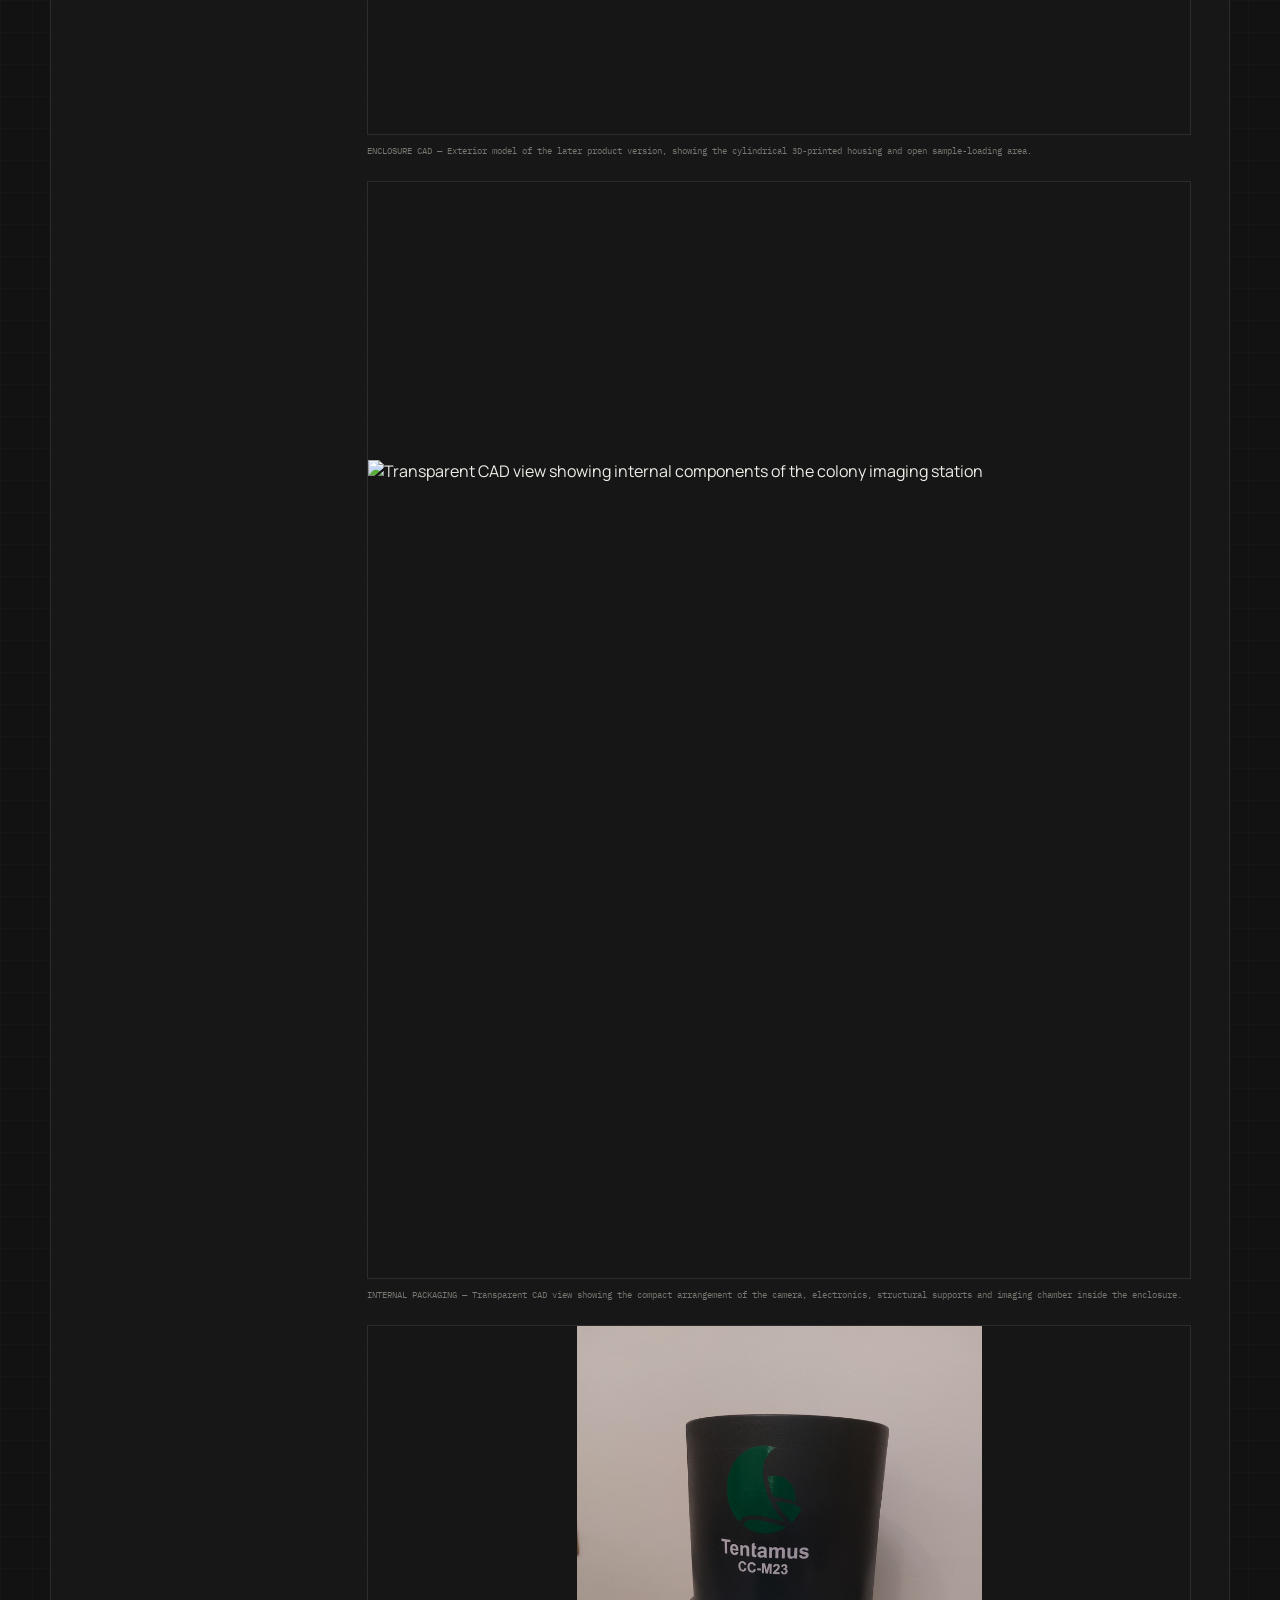
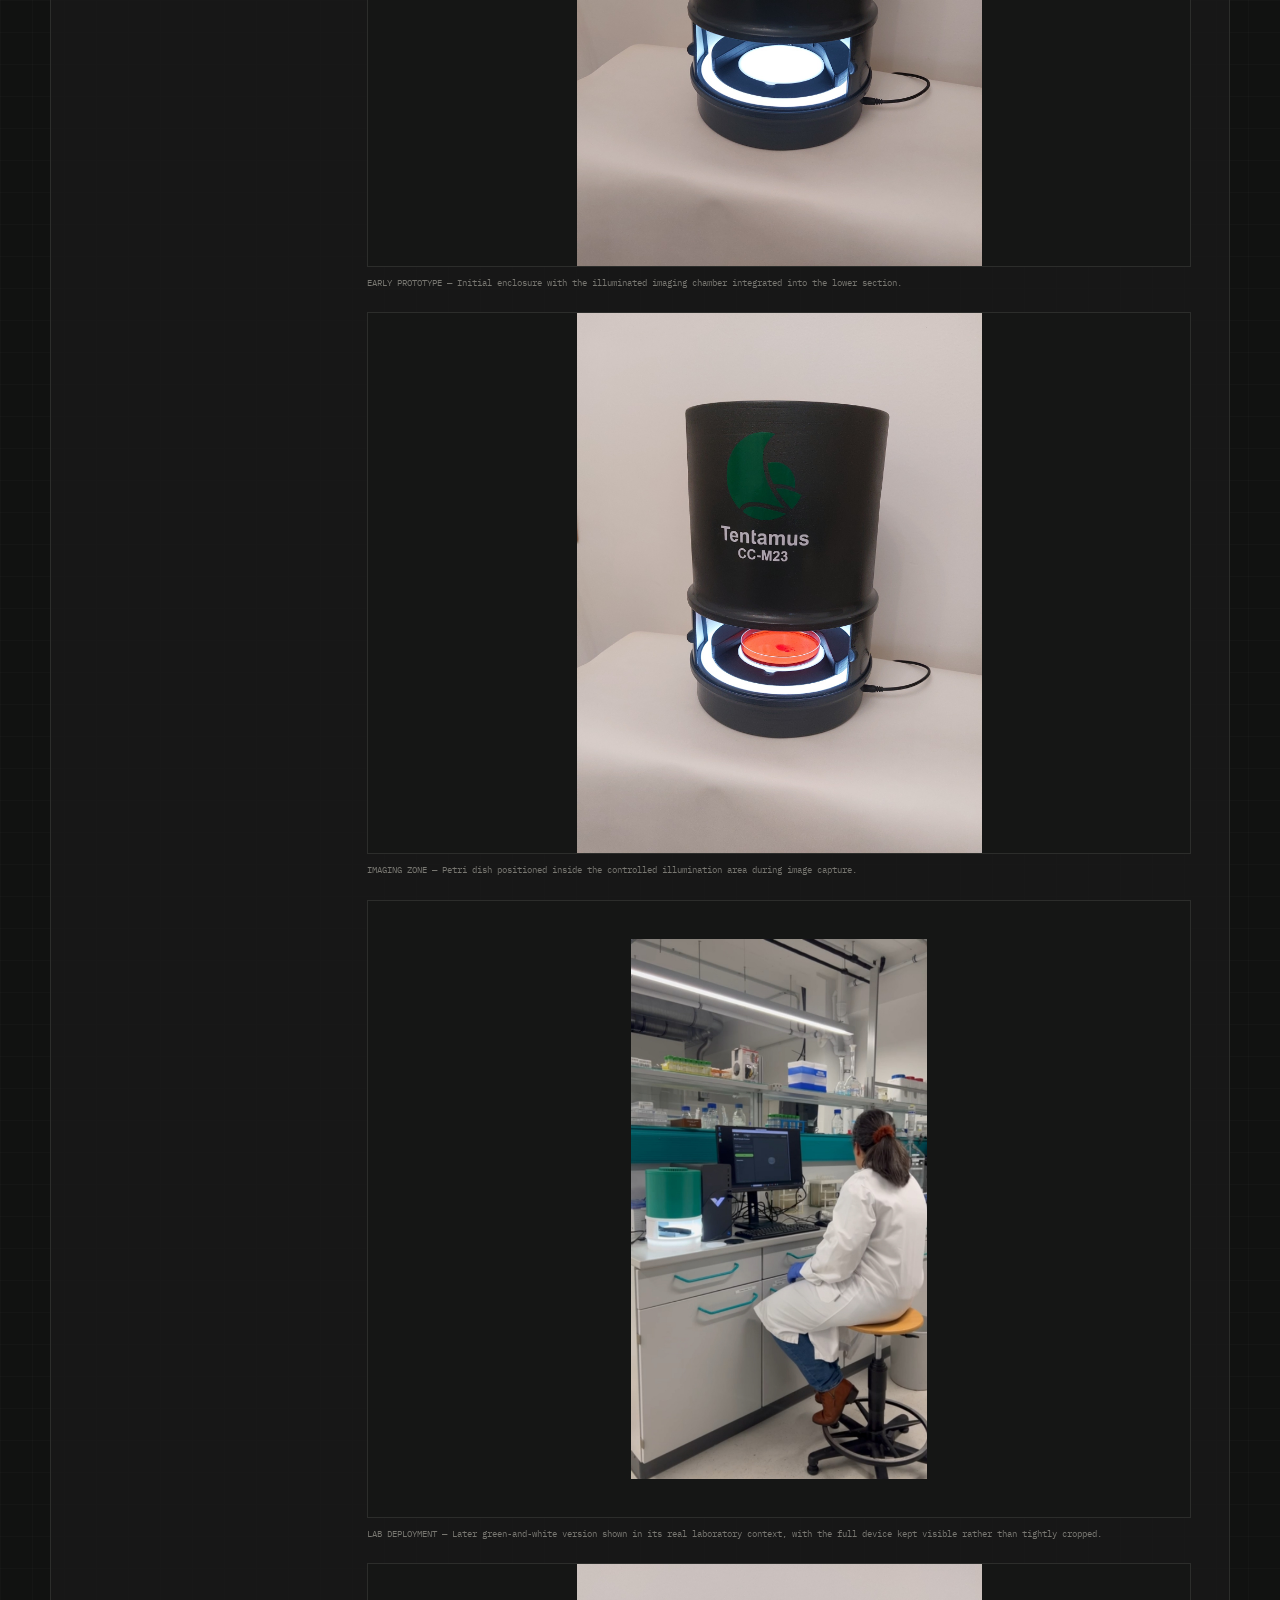
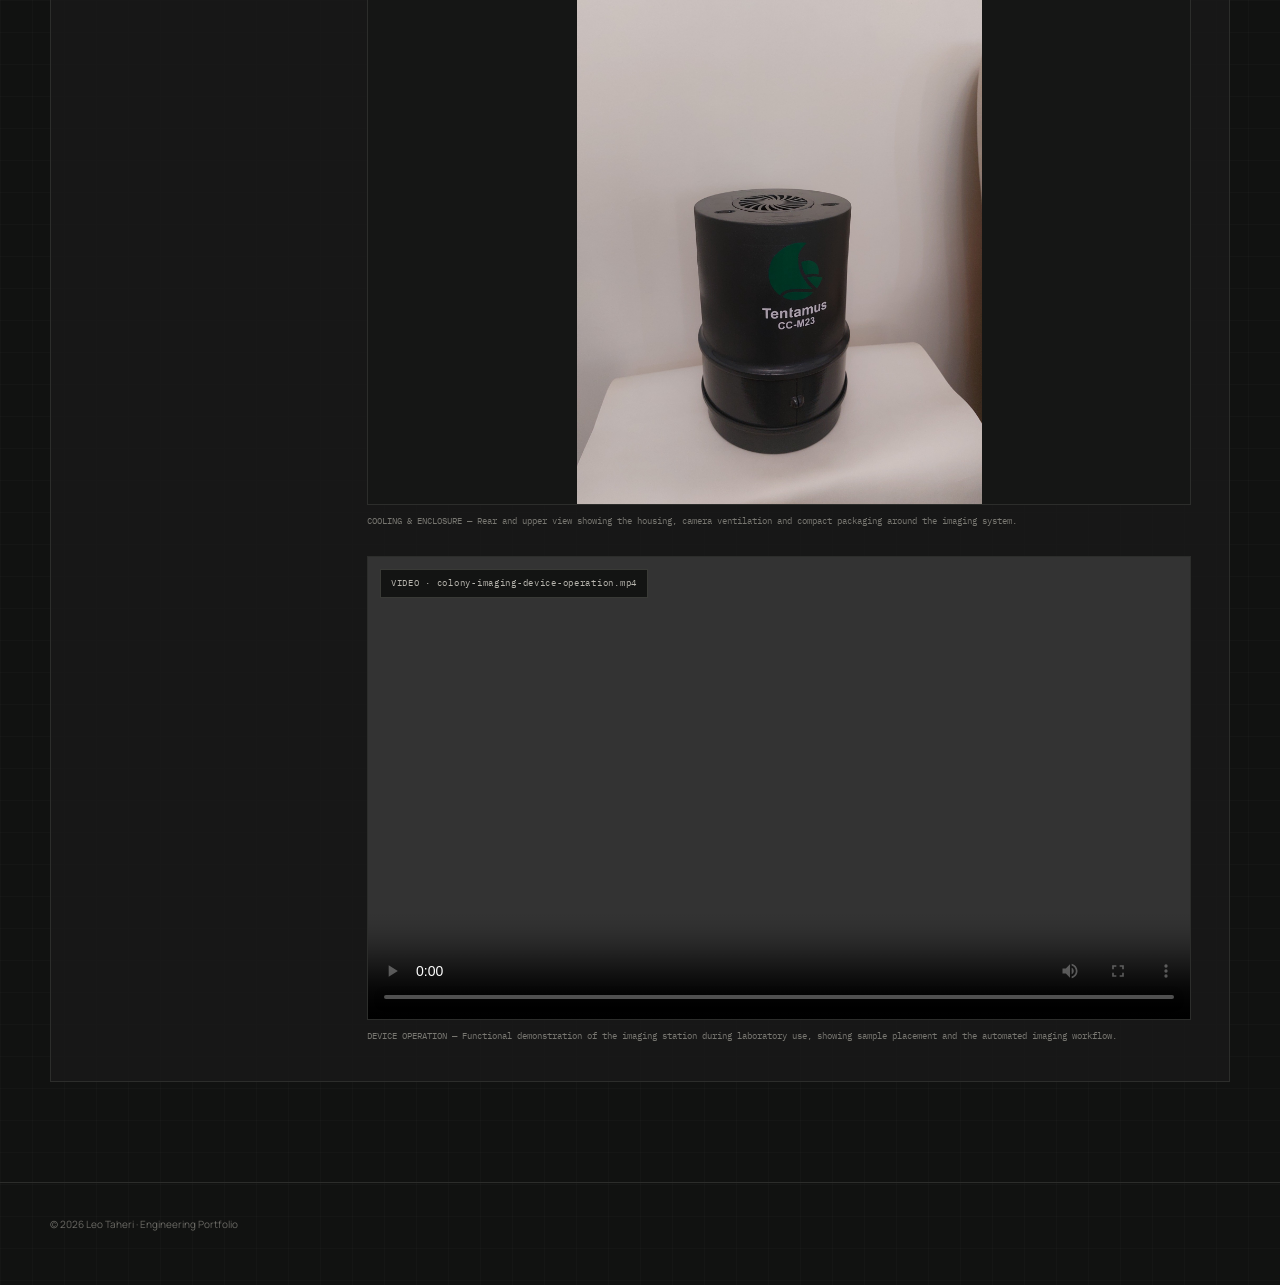
==== commit 0f5a1b6f: "Add files via upload" ====
--- a/colony-imaging-station.html
+++ b/colony-imaging-station.html
@@ -332,6 +332,89 @@
       color:#b7b5ae;
       font:9px/1.4 "IBM Plex Mono",monospace;
       letter-spacing:.08em;
+    }
+
+
+    /* Project 04 — final media refinement: show complete products, avoid aggressive cropping */
+    .hero-image{
+      width:min(600px,92%)!important;
+      height:500px!important;
+      margin:30px auto 0!important;
+      background:#151615!important;
+      display:flex!important;
+      align-items:center!important;
+      justify-content:center!important;
+    }
+    .hero-image img{
+      width:100%!important;
+      height:100%!important;
+      object-fit:contain!important;
+      object-position:center!important;
+      background:#151615!important;
+    }
+    .gallery.p4-gallery{
+      grid-template-columns:repeat(2,minmax(0,1fr))!important;
+      gap:22px!important;
+      max-width:920px!important;
+      margin:26px auto 0!important;
+    }
+    .gallery.p4-gallery .media-frame{
+      aspect-ratio:auto!important;
+      min-height:360px!important;
+      max-height:none!important;
+      display:flex!important;
+      align-items:center!important;
+      justify-content:center!important;
+      background:#151615!important;
+      overflow:hidden!important;
+    }
+    .gallery.p4-gallery img{
+      width:100%!important;
+      height:100%!important;
+      max-height:540px!important;
+      object-fit:contain!important;
+      object-position:center!important;
+      border:0!important;
+      background:#151615!important;
+    }
+    .gallery.p4-gallery figure.render-wide{
+      grid-column:1/-1!important;
+    }
+    .gallery.p4-gallery figure.render-wide .media-frame{
+      aspect-ratio:16/10!important;
+      min-height:0!important;
+    }
+    .gallery.p4-gallery figure.cad-portrait .media-frame{
+      aspect-ratio:3/4!important;
+      min-height:0!important;
+    }
+    .gallery.p4-gallery figure.lab-full .media-frame{
+      aspect-ratio:4/3!important;
+      min-height:0!important;
+    }
+    .gallery.p4-gallery figure.lab-full img,
+    .gallery.p4-gallery figure.product-full img{
+      object-fit:contain!important;
+      object-position:center!important;
+    }
+    @media(max-width:760px){
+      .hero-image{
+        width:min(100%,520px)!important;
+        height:420px!important;
+      }
+      .gallery.p4-gallery{
+        grid-template-columns:1fr!important;
+        max-width:560px!important;
+      }
+      .gallery.p4-gallery figure.render-wide{
+        grid-column:auto!important;
+      }
+      .gallery.p4-gallery .media-frame{
+        min-height:0!important;
+      }
+      .gallery.p4-gallery img{
+        max-height:none!important;
+      }
     }
 
 </style>
@@ -482,34 +565,49 @@
               <div class="media-frame">
                 <img src="images/CC-M23_render2.JPG" alt="Concept render of the automated colony imaging station in a laboratory workstation setting">
               </div>
-              <figcaption>CONCEPT RENDER — Product visualization showing the compact colony-imaging station integrated into a laboratory workstation, with a Petri dish positioned in the imaging chamber.</figcaption>
+              <figcaption>CONCEPT RENDER — Product visualization showing the colony-imaging station as a compact benchtop device within a laboratory workstation.</figcaption>
             </figure>
-            <figure>
+
+            <figure class="cad-portrait">
               <div class="media-frame">
-                <img src="images/colony-imager-v1-front.jpg" alt="Early dark colony imaging station prototype">
+                <img src="images/colony-imager-cad-exterior.png" alt="Exterior CAD model of the later green colony imaging station enclosure">
+              </div>
+              <figcaption>ENCLOSURE CAD — Exterior model of the later product version, showing the cylindrical 3D-printed housing and open sample-loading area.</figcaption>
+            </figure>
+
+            <figure class="cad-portrait">
+              <div class="media-frame">
+                <img src="images/colony-imager-cad-internal.png" alt="Transparent CAD view showing internal components of the colony imaging station">
+              </div>
+              <figcaption>INTERNAL PACKAGING — Transparent CAD view showing the compact arrangement of the camera, electronics, structural supports and imaging chamber inside the enclosure.</figcaption>
+            </figure>
+
+            <figure class="product-full">
+              <div class="media-frame">
+                <img src="images/colony-imager-v1-front.jpg" alt="Early dark colony imaging station prototype shown in full">
               </div>
               <figcaption>EARLY PROTOTYPE — Initial enclosure with the illuminated imaging chamber integrated into the lower section.</figcaption>
             </figure>
 
-            <figure>
+            <figure class="product-full">
               <div class="media-frame">
                 <img src="images/colony-imager-v1-sample.jpg" alt="Petri dish in the controlled imaging zone">
               </div>
               <figcaption>IMAGING ZONE — Petri dish positioned inside the controlled illumination area during image capture.</figcaption>
             </figure>
 
-            <figure>
+            <figure class="lab-full">
               <div class="media-frame">
-                <img src="images/colony-imager-lab.jpg" alt="Later colony imaging station in laboratory use">
+                <img src="images/colony-imager-lab.jpg" alt="Later colony imaging station shown in full during laboratory use">
               </div>
-              <figcaption>LAB DEPLOYMENT — Later green-and-white version operating as a compact benchtop imaging system.</figcaption>
+              <figcaption>LAB DEPLOYMENT — Later green-and-white version shown in its real laboratory context, with the full device kept visible rather than tightly cropped.</figcaption>
             </figure>
 
-            <figure>
+            <figure class="product-full">
               <div class="media-frame">
-                <img src="images/colony-imager-v1-rear.jpg" alt="Top and rear view showing ventilation">
+                <img src="images/colony-imager-v1-rear.jpg" alt="Rear and upper view of the colony imaging station showing ventilation">
               </div>
-              <figcaption>COOLING &amp; ENCLOSURE — Exterior view showing the compact housing and integrated camera ventilation.</figcaption>
+              <figcaption>COOLING &amp; ENCLOSURE — Rear and upper view showing the housing, camera ventilation and compact packaging around the imaging system.</figcaption>
             </figure>
           </div>
 
@@ -535,4 +633,4 @@
 </footer>
 <script>document.getElementById('year').textContent = new Date().getFullYear();</script>
 </body>
-</html>
+</html>
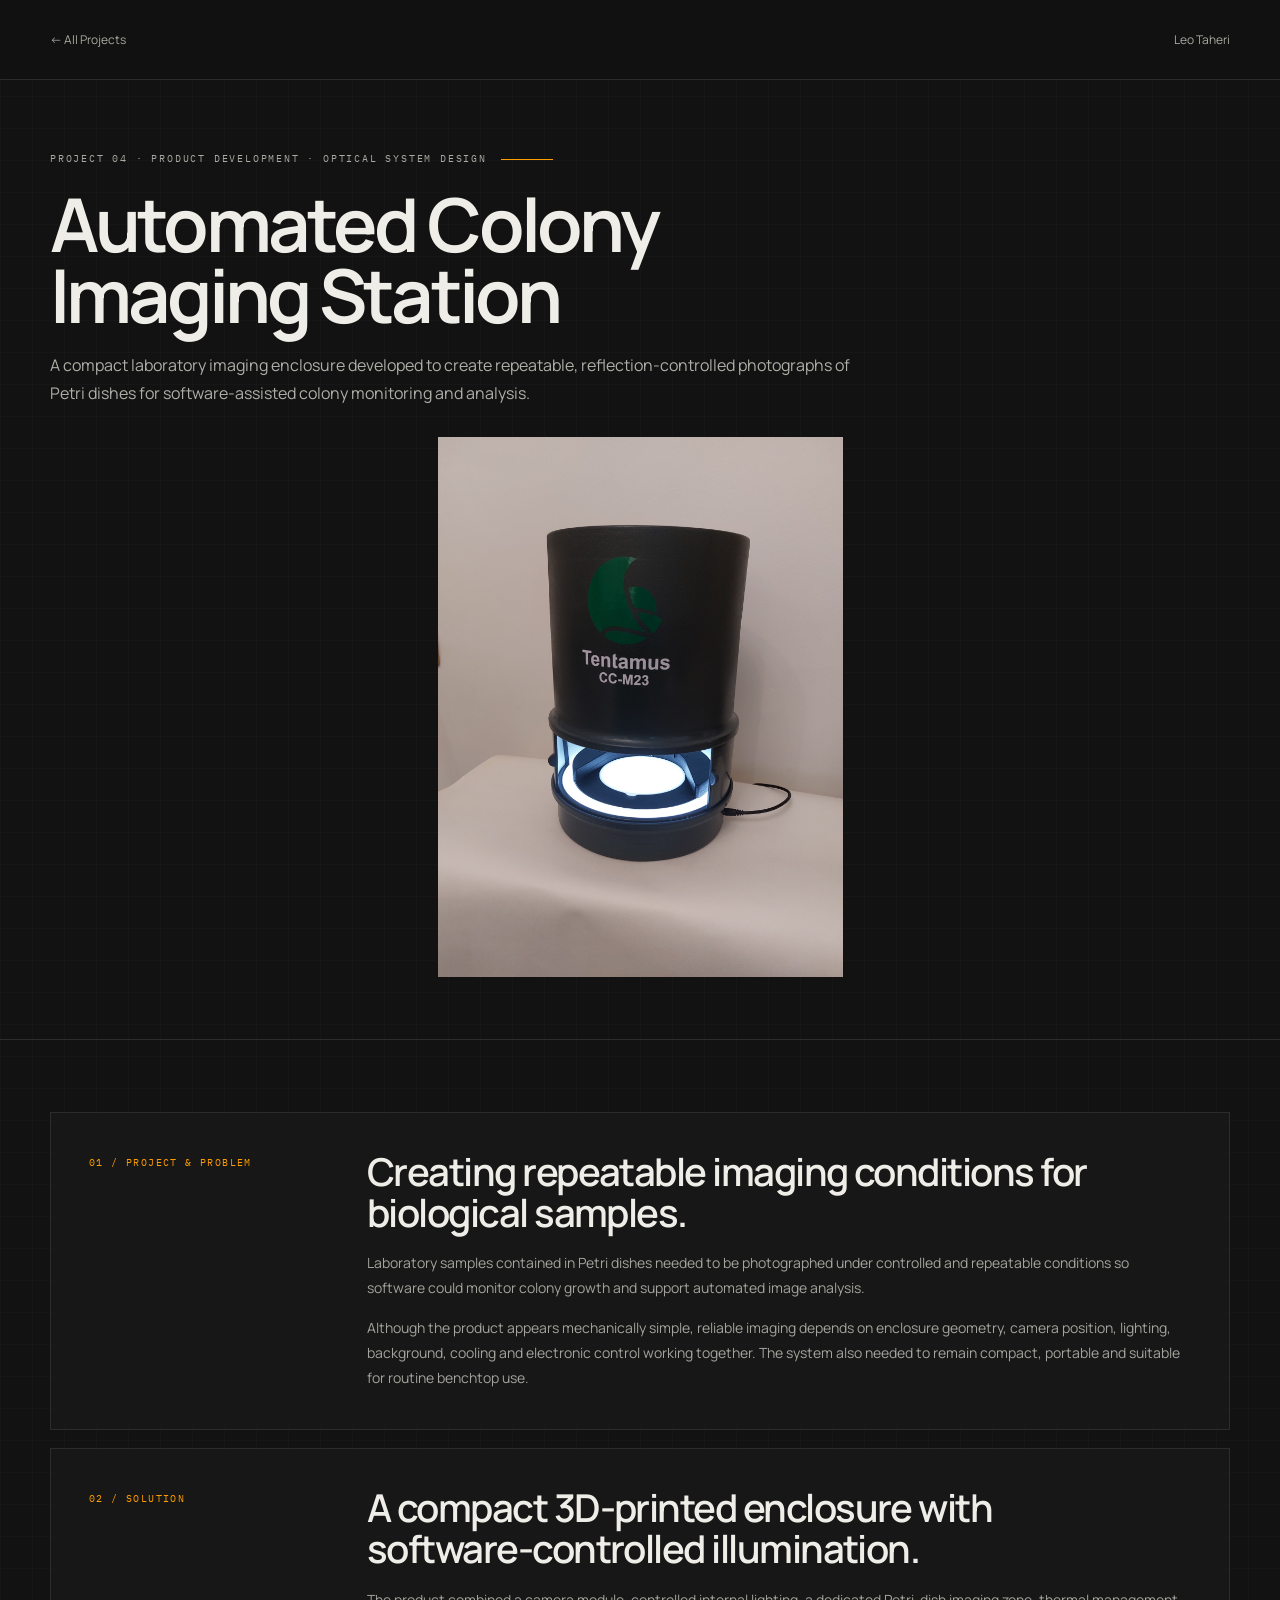
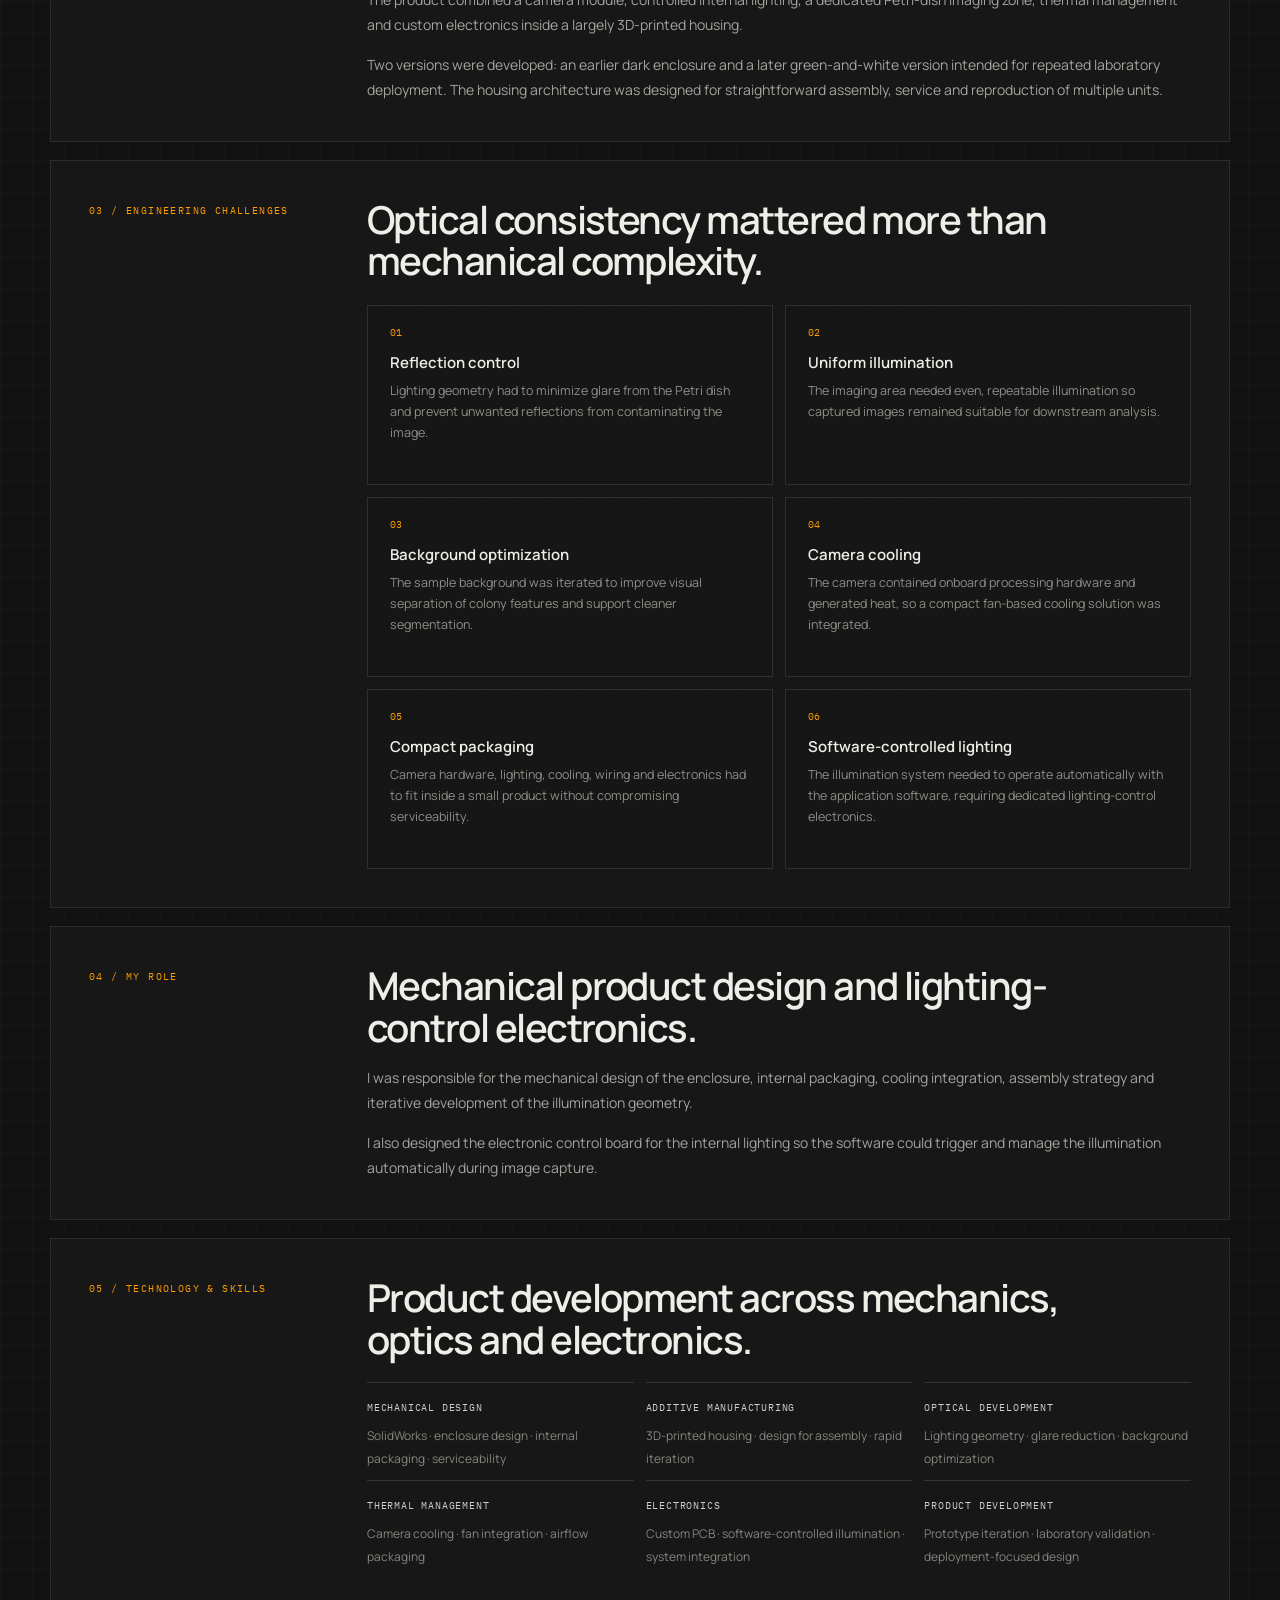
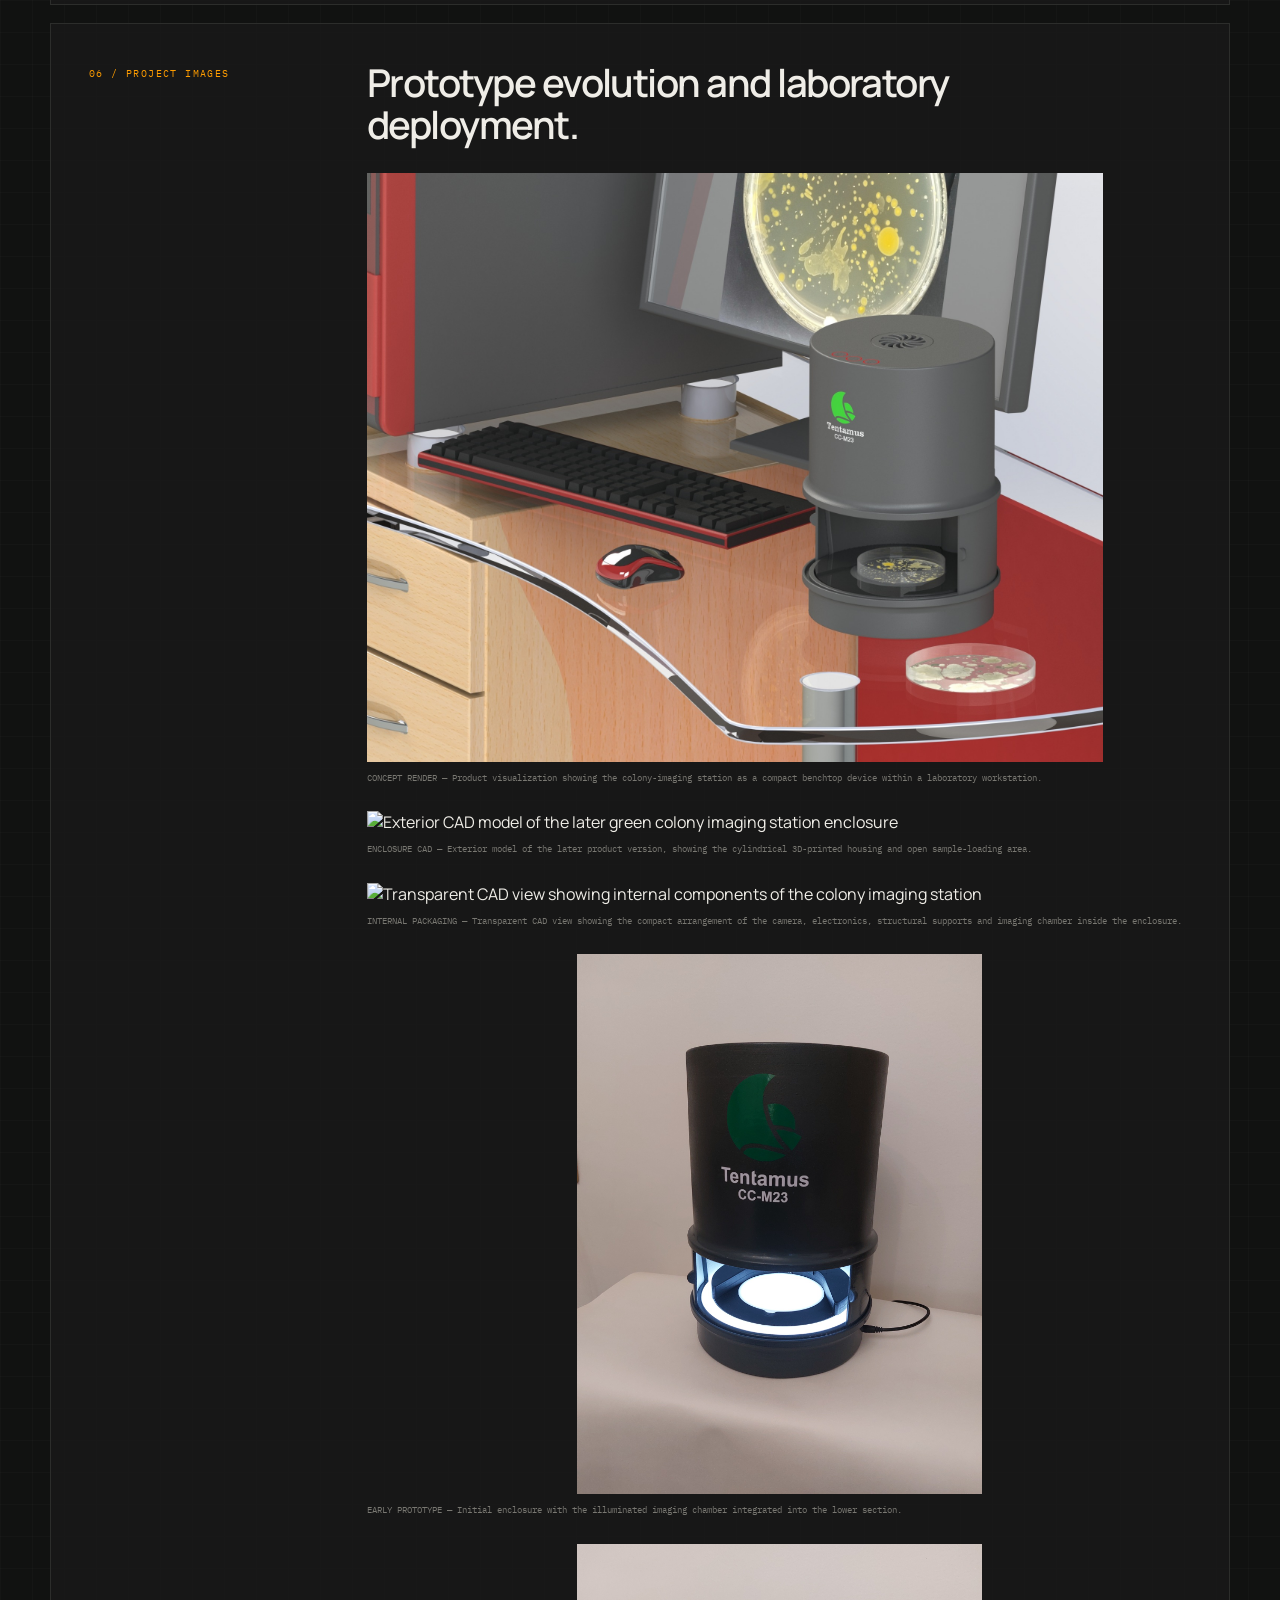
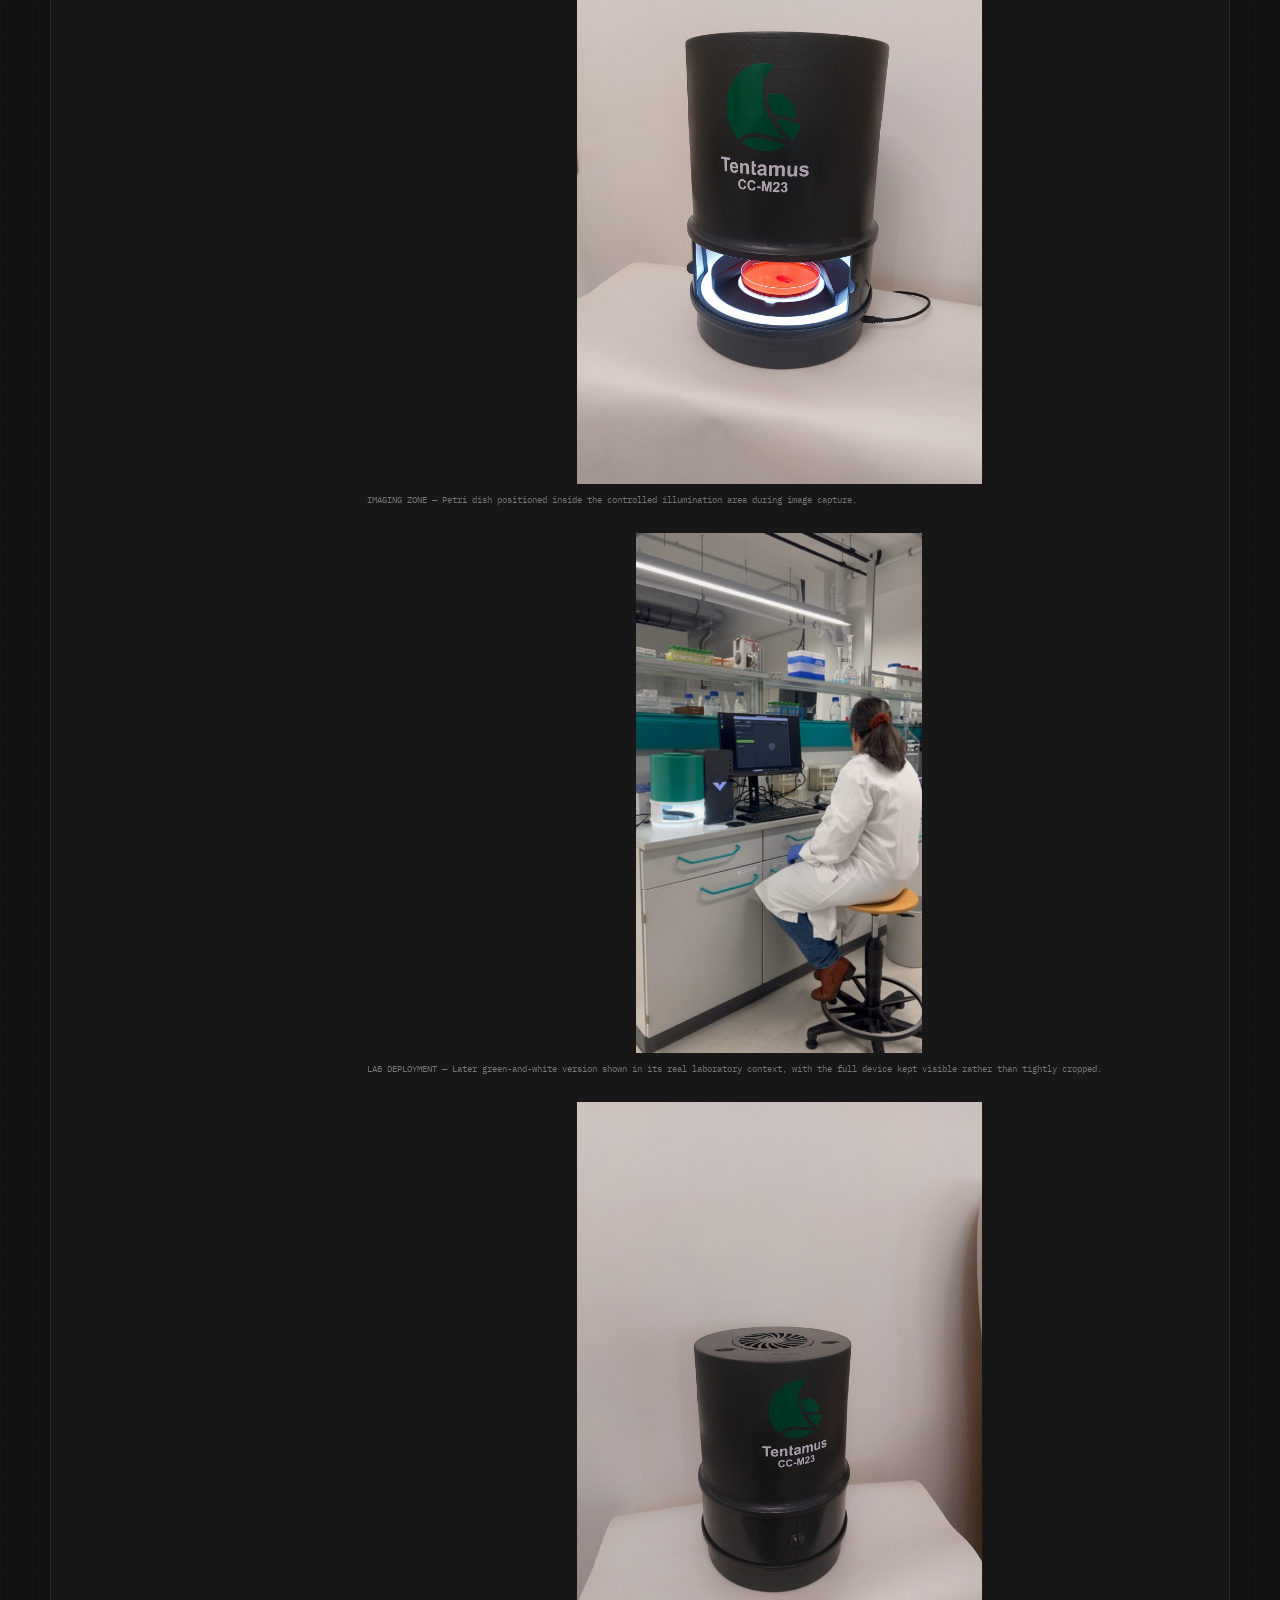
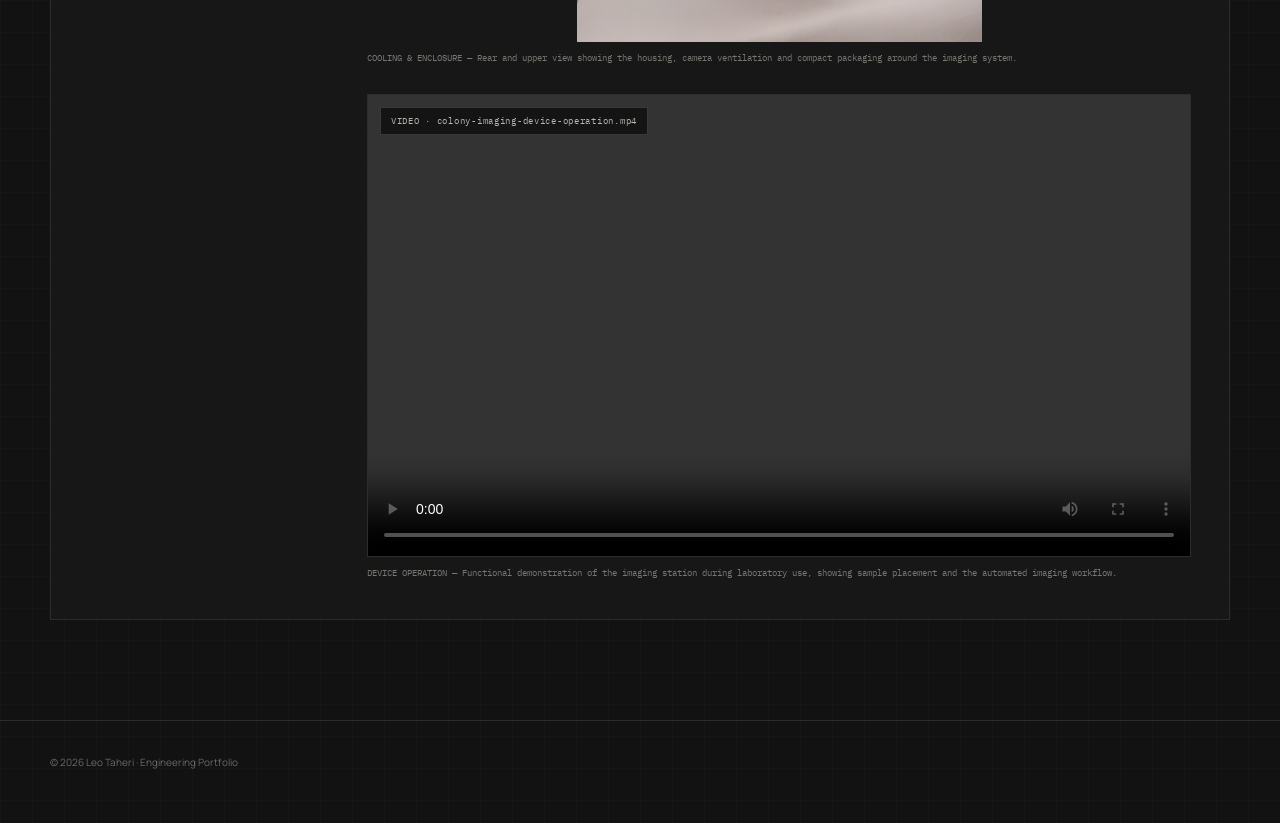
==== commit a2ce8fdc: "colony imaging better version" ====
--- a/colony-imaging-station.html
+++ b/colony-imaging-station.html
@@ -412,6 +412,104 @@
       .gallery.p4-gallery .media-frame{
         min-height:0!important;
       }
+      .gallery.p4-gallery img{
+        max-height:none!important;
+      }
+    }
+
+
+    /* Project 04 — final image cleanup */
+    .hero-image{
+      width:min(620px,92%)!important;
+      height:auto!important;
+      min-height:0!important;
+      margin:30px auto 0!important;
+      border:0!important;
+      background:transparent!important;
+      overflow:visible!important;
+    }
+
+    .hero-image img{
+      width:100%!important;
+      height:auto!important;
+      max-height:540px!important;
+      object-fit:contain!important;
+      object-position:center!important;
+      display:block!important;
+      background:transparent!important;
+      border:0!important;
+    }
+
+    .gallery.p4-gallery{
+      grid-template-columns:repeat(2,minmax(0,1fr))!important;
+      gap:26px 22px!important;
+      max-width:920px!important;
+      margin:28px auto 0!important;
+      align-items:start!important;
+    }
+
+    .gallery.p4-gallery .media-frame,
+    .gallery.p4-gallery figure.render-wide .media-frame,
+    .gallery.p4-gallery figure.cad-portrait .media-frame,
+    .gallery.p4-gallery figure.lab-full .media-frame{
+      width:100%!important;
+      height:auto!important;
+      min-height:0!important;
+      max-height:none!important;
+      aspect-ratio:auto!important;
+      display:block!important;
+      border:0!important;
+      background:transparent!important;
+      overflow:visible!important;
+    }
+
+    .gallery.p4-gallery img,
+    .gallery.p4-gallery figure.render-wide img,
+    .gallery.p4-gallery figure.lab-full img,
+    .gallery.p4-gallery figure.product-full img{
+      width:auto!important;
+      max-width:100%!important;
+      height:auto!important;
+      max-height:540px!important;
+      margin:0 auto!important;
+      object-fit:contain!important;
+      object-position:center!important;
+      display:block!important;
+      border:0!important;
+      background:transparent!important;
+    }
+
+    .gallery.p4-gallery figure.render-wide{
+      grid-column:1/-1!important;
+    }
+
+    .gallery.p4-gallery figure.render-wide img{
+      width:100%!important;
+      max-height:620px!important;
+    }
+
+    .gallery.p4-gallery figure.cad-portrait img{
+      max-height:520px!important;
+    }
+
+    .gallery.p4-gallery figure.lab-full img{
+      max-height:520px!important;
+    }
+
+    @media(max-width:760px){
+      .hero-image{
+        width:min(100%,560px)!important;
+      }
+
+      .gallery.p4-gallery{
+        grid-template-columns:1fr!important;
+        max-width:560px!important;
+      }
+
+      .gallery.p4-gallery figure.render-wide{
+        grid-column:auto!important;
+      }
+
       .gallery.p4-gallery img{
         max-height:none!important;
       }
@@ -570,14 +668,14 @@
 
             <figure class="cad-portrait">
               <div class="media-frame">
-                <img src="images/colony-imager-cad-exterior.png" alt="Exterior CAD model of the later green colony imaging station enclosure">
+                <img src="Images/colony-imager-cad-exterior.png" alt="Exterior CAD model of the later green colony imaging station enclosure">
               </div>
               <figcaption>ENCLOSURE CAD — Exterior model of the later product version, showing the cylindrical 3D-printed housing and open sample-loading area.</figcaption>
             </figure>
 
             <figure class="cad-portrait">
               <div class="media-frame">
-                <img src="images/colony-imager-cad-internal.png" alt="Transparent CAD view showing internal components of the colony imaging station">
+                <img src="Images/colony-imager-cad-internal.png" alt="Transparent CAD view showing internal components of the colony imaging station">
               </div>
               <figcaption>INTERNAL PACKAGING — Transparent CAD view showing the compact arrangement of the camera, electronics, structural supports and imaging chamber inside the enclosure.</figcaption>
             </figure>
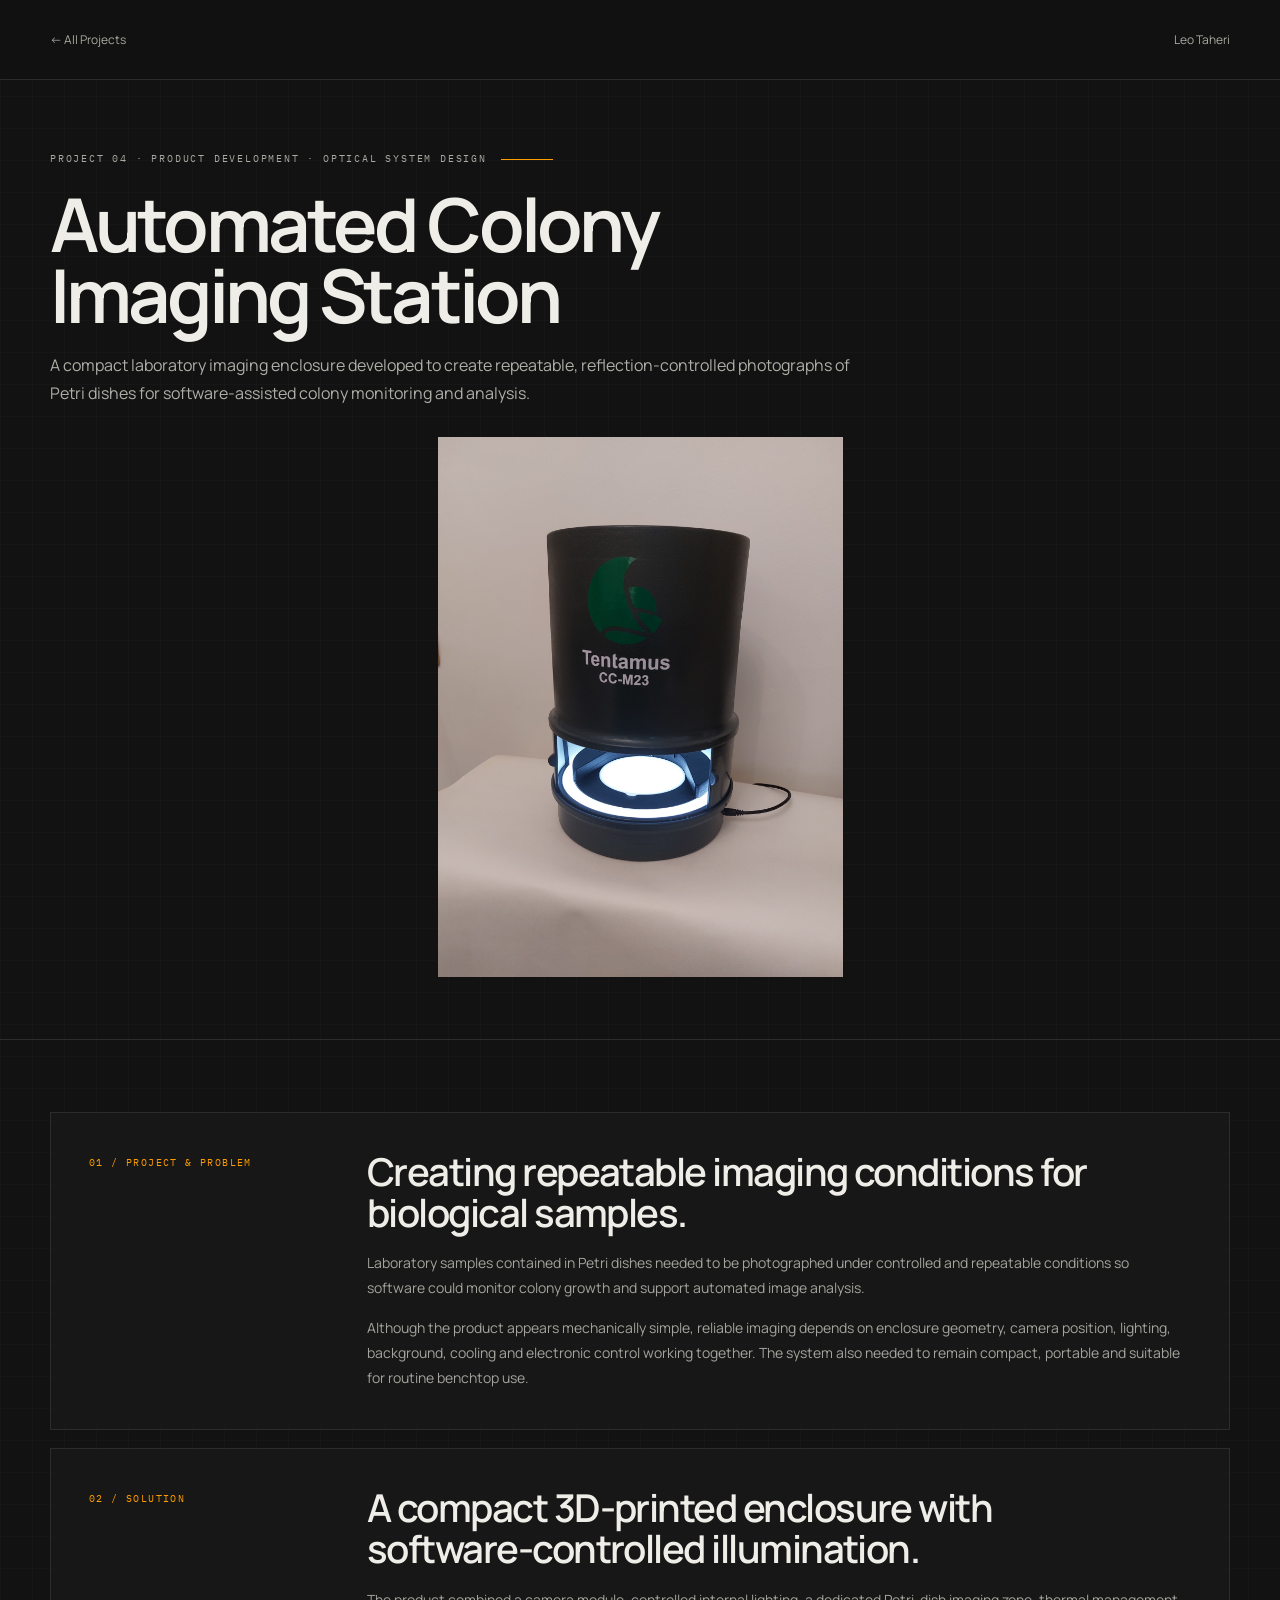
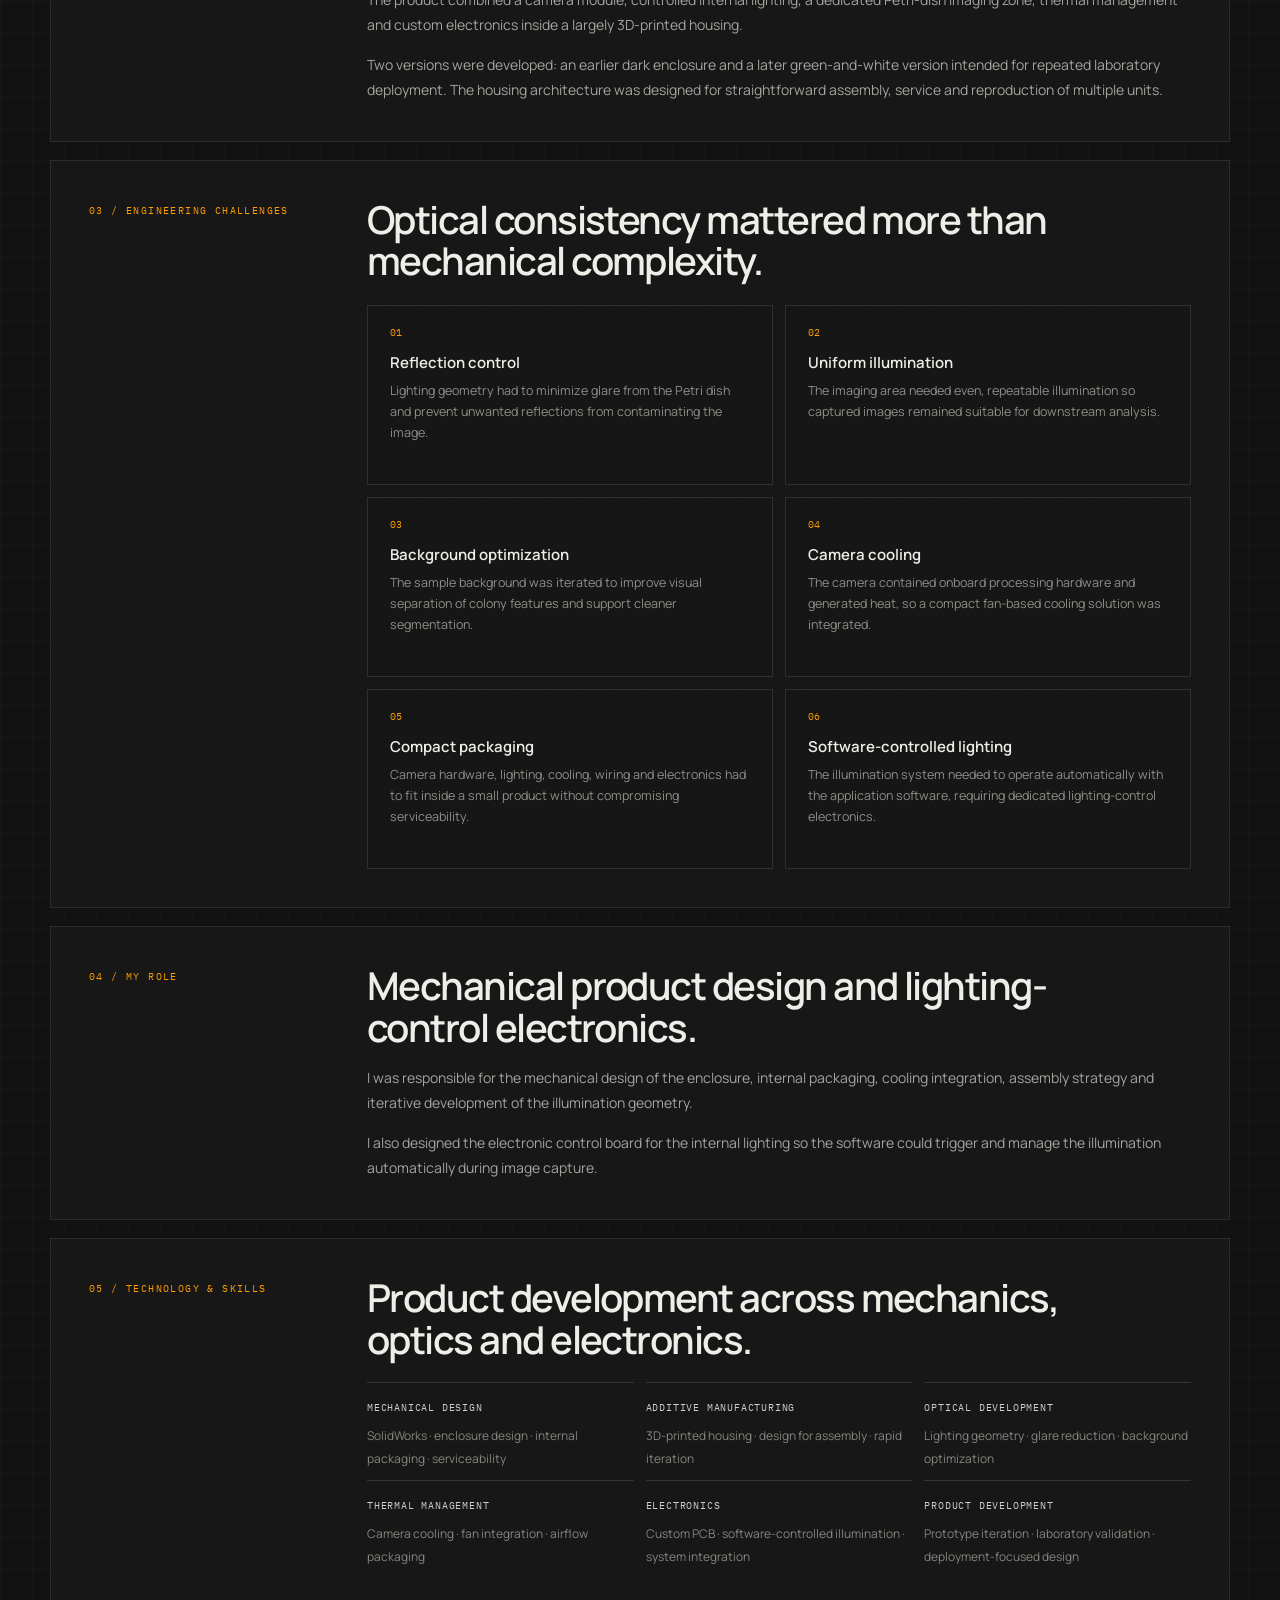
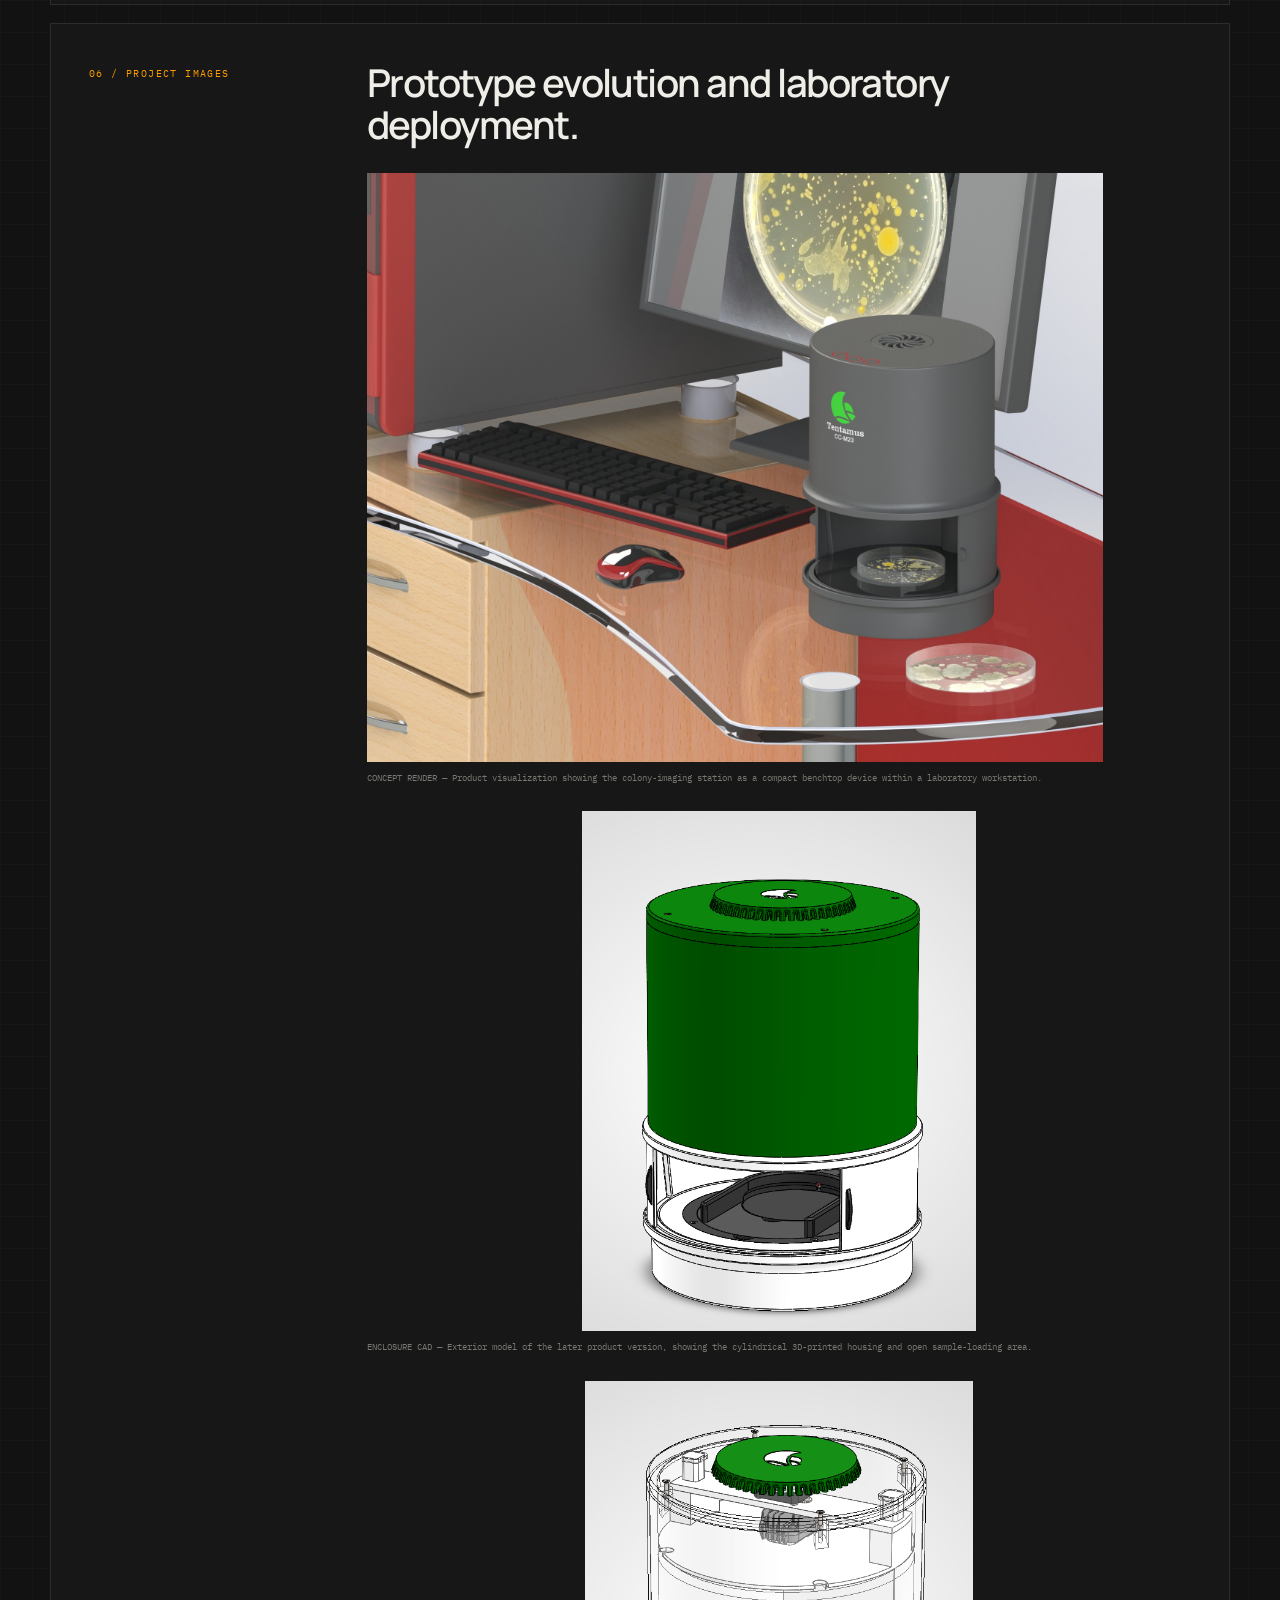
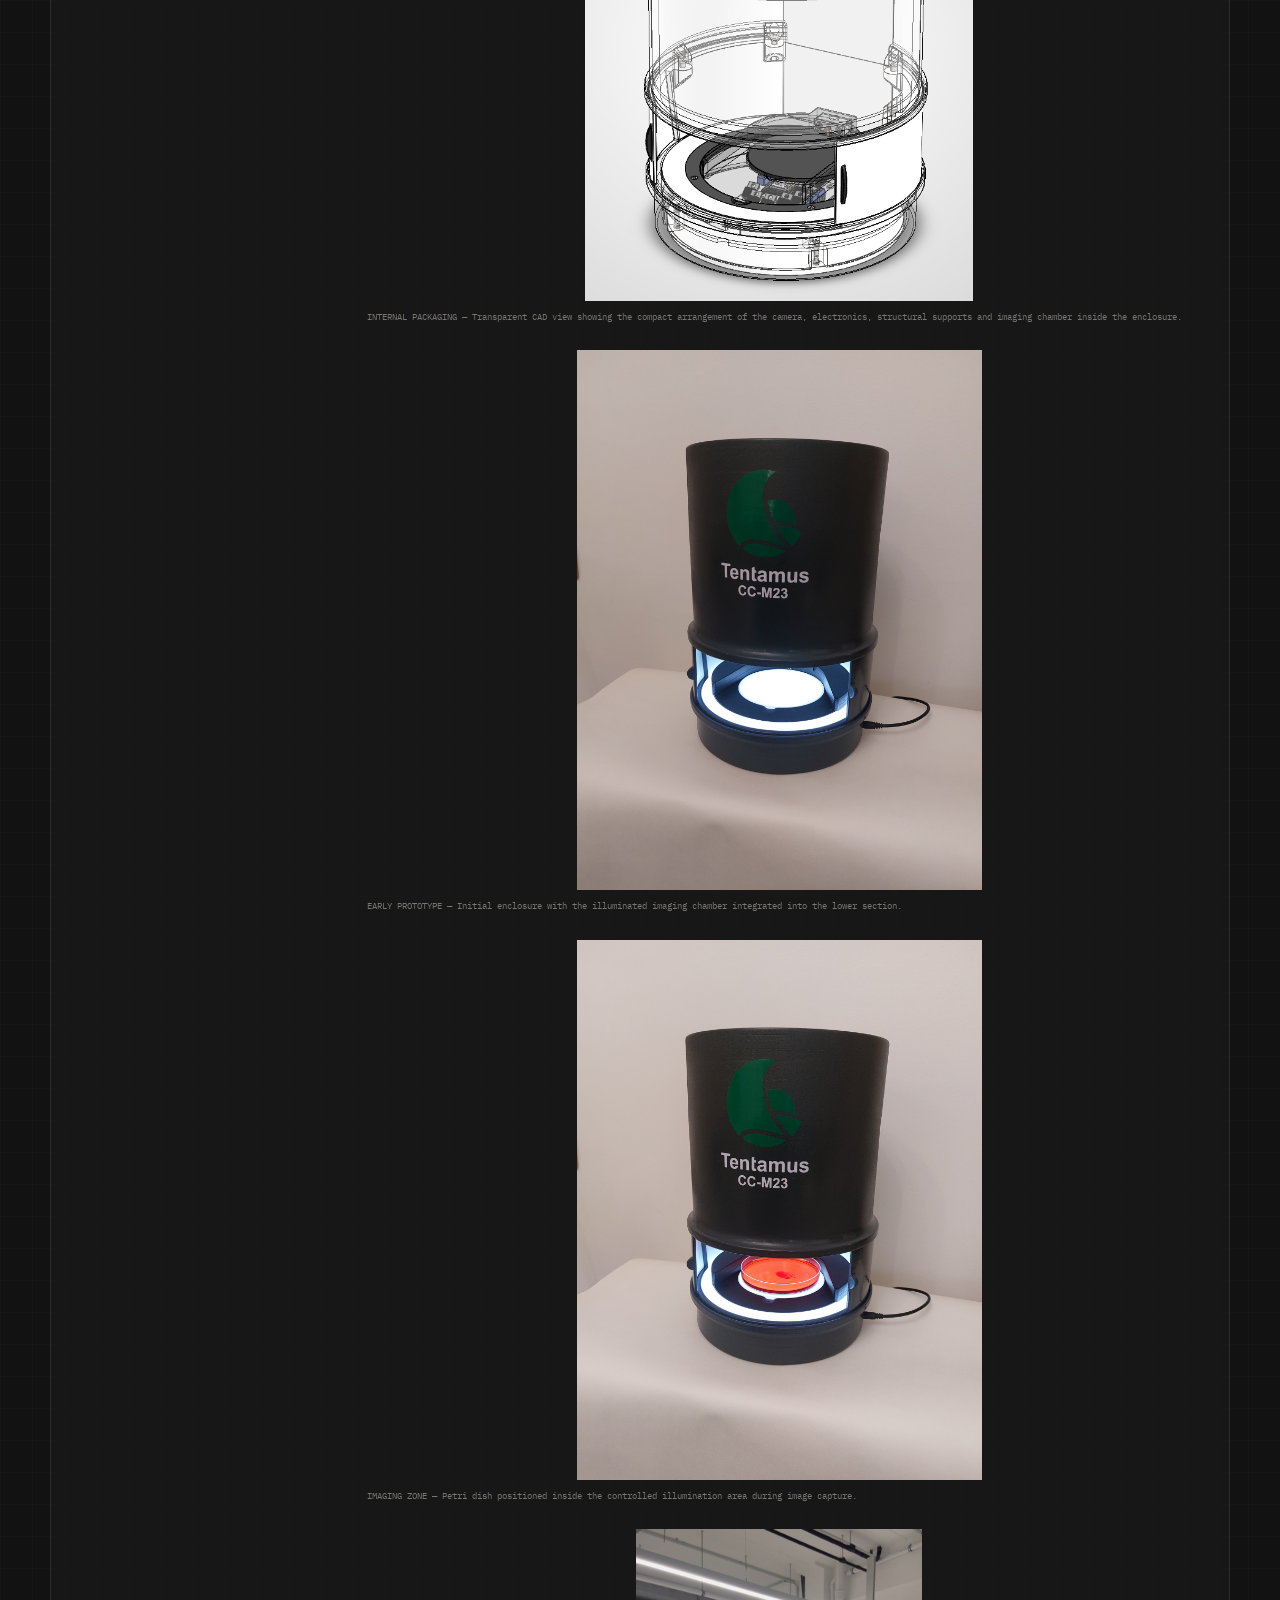
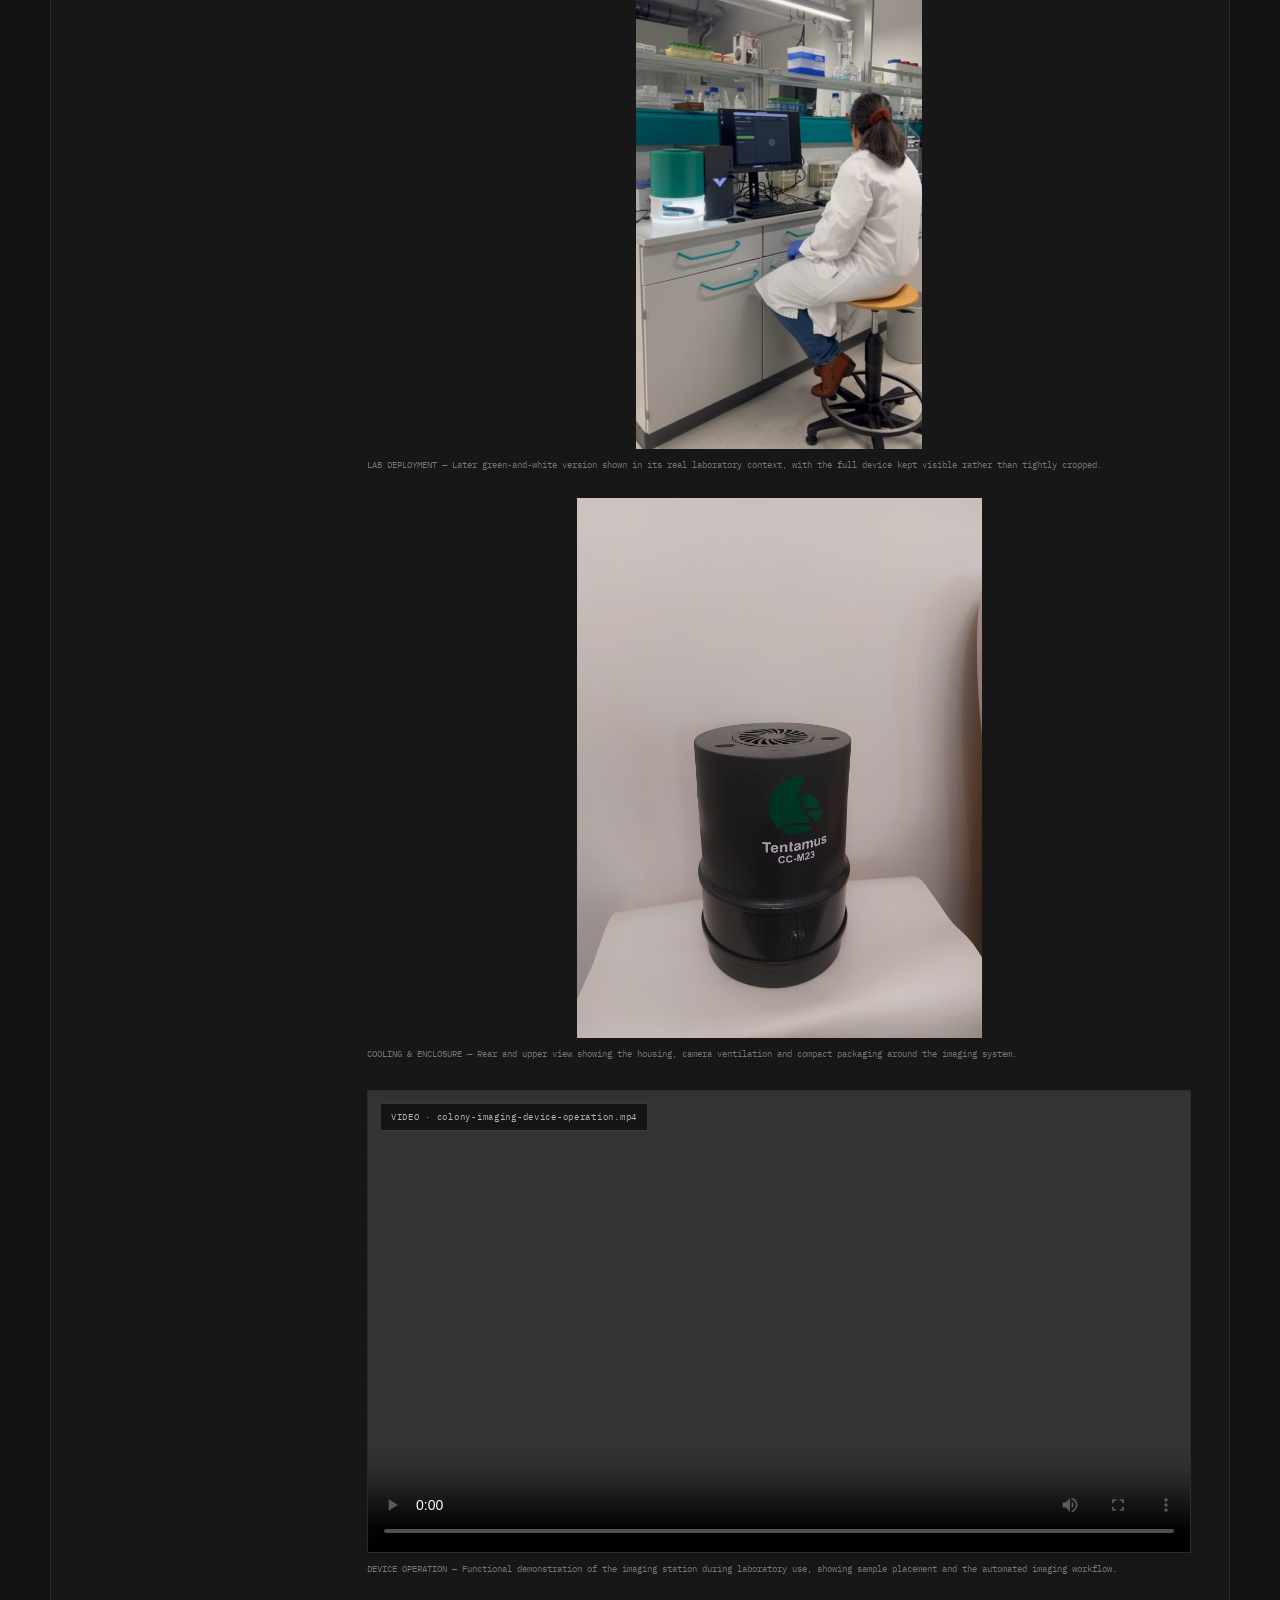
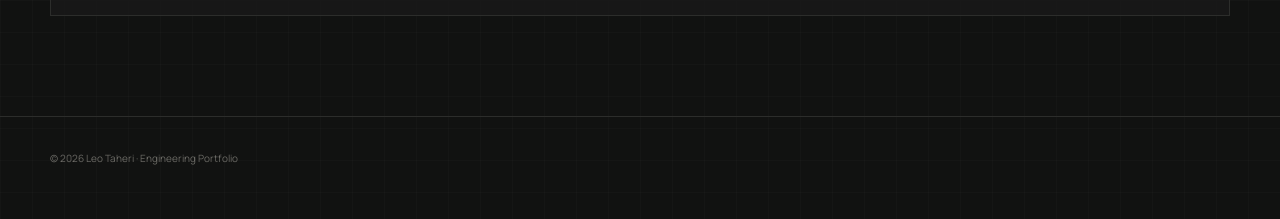
==== commit 9daff6b0: "Update colony-imaging-station.html" ====
--- a/colony-imaging-station.html
+++ b/colony-imaging-station.html
@@ -668,14 +668,14 @@
 
             <figure class="cad-portrait">
               <div class="media-frame">
-                <img src="Images/colony-imager-cad-exterior.png" alt="Exterior CAD model of the later green colony imaging station enclosure">
+                <img src="images/colony-imager-cad-exterior.png" alt="Exterior CAD model of the later green colony imaging station enclosure">
               </div>
               <figcaption>ENCLOSURE CAD — Exterior model of the later product version, showing the cylindrical 3D-printed housing and open sample-loading area.</figcaption>
             </figure>
 
             <figure class="cad-portrait">
               <div class="media-frame">
-                <img src="Images/colony-imager-cad-internal.png" alt="Transparent CAD view showing internal components of the colony imaging station">
+                <img src="images/colony-imager-cad-internal.png" alt="Transparent CAD view showing internal components of the colony imaging station">
               </div>
               <figcaption>INTERNAL PACKAGING — Transparent CAD view showing the compact arrangement of the camera, electronics, structural supports and imaging chamber inside the enclosure.</figcaption>
             </figure>
@@ -731,4 +731,4 @@
 </footer>
 <script>document.getElementById('year').textContent = new Date().getFullYear();</script>
 </body>
-</html>+</html>
